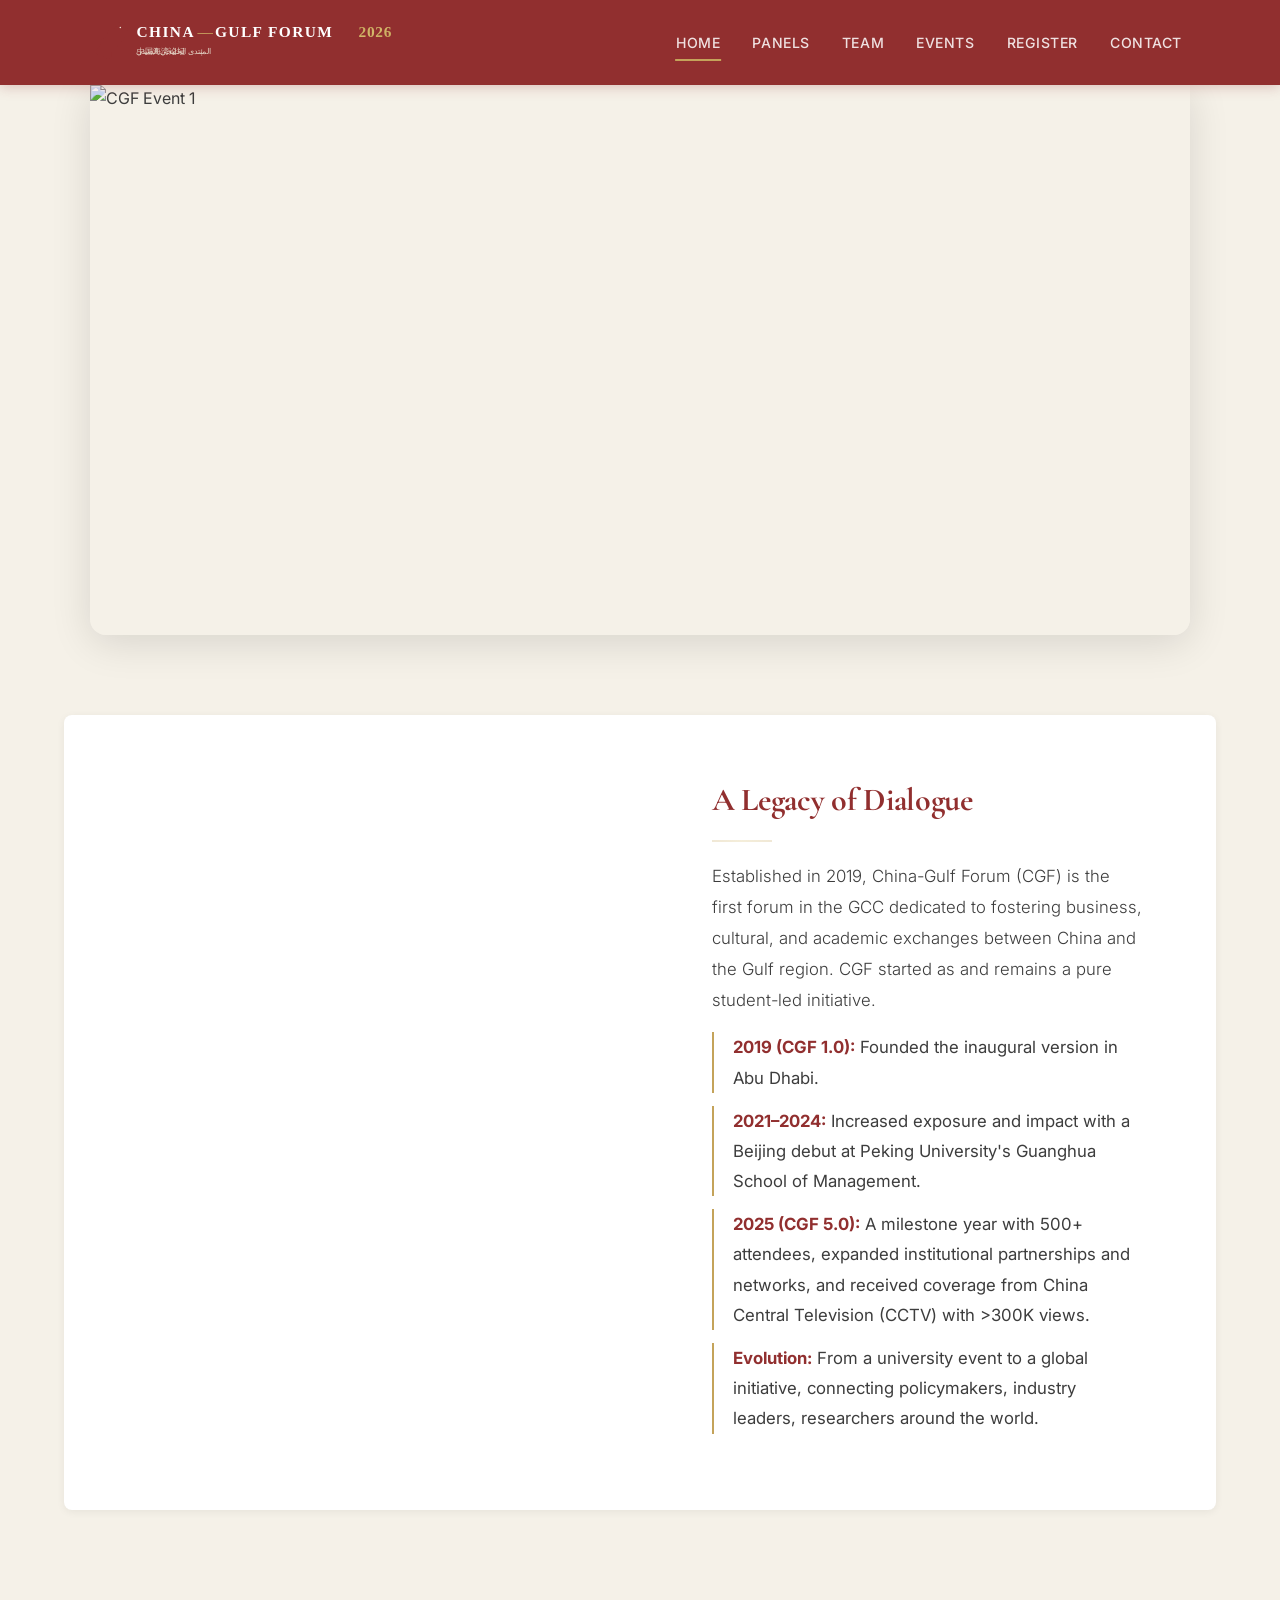
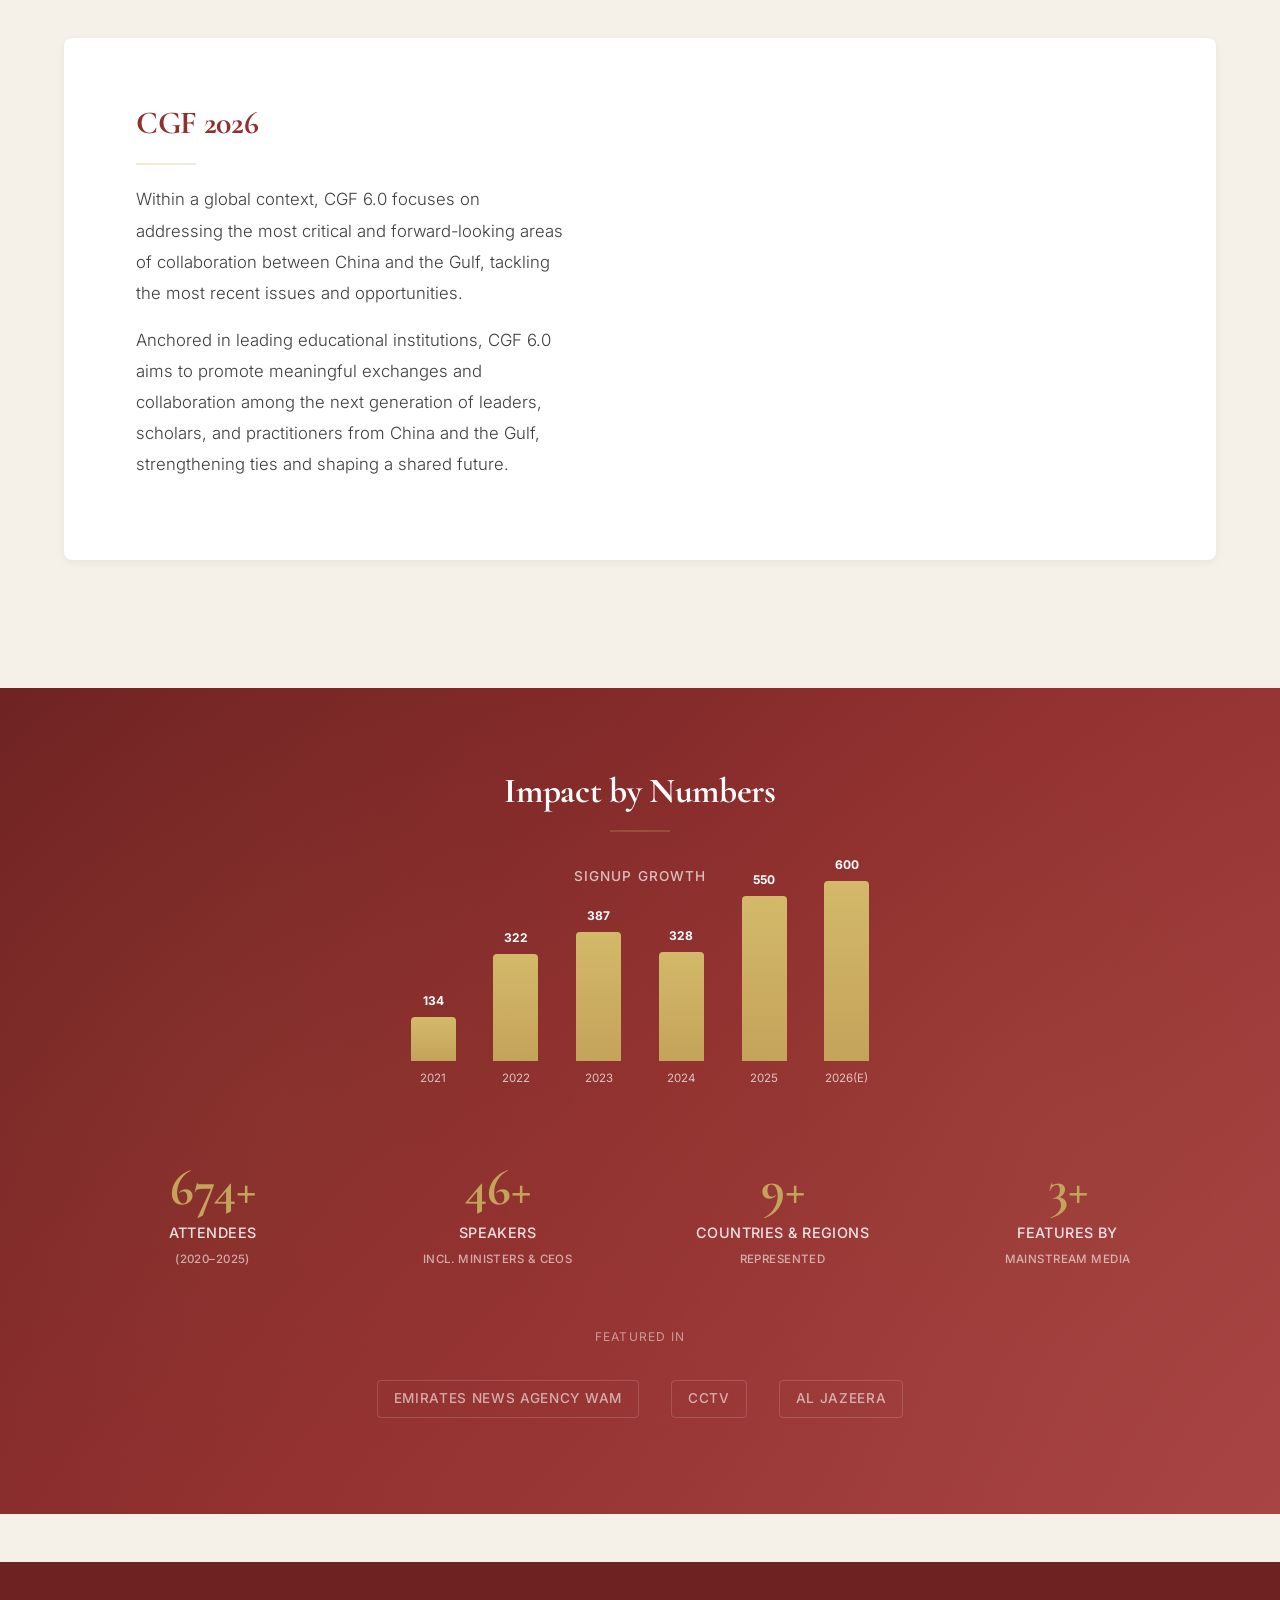
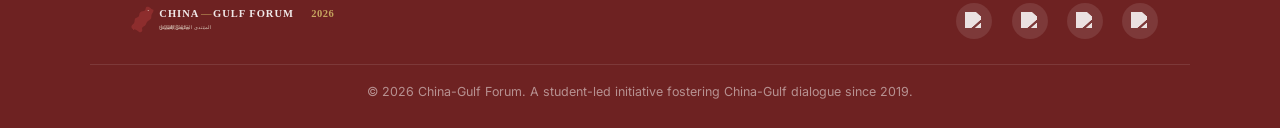
==== index.html @ 0ecd2e10 "CGF 2026 website redesign: content updates, visual overhaul, new panels - Replace all homepage conte" ====
<!DOCTYPE html>
<html lang="en">
<head>
    <meta charset="utf-8" />
    <meta name="viewport" content="width=device-width, initial-scale=1, shrink-to-fit=no" />
    <meta name="description" content="China-Gulf Forum (CGF) — the first student-led platform in the GCC dedicated to fostering business, cultural, and academic exchanges between China and the Gulf." />
    <meta name="author" content="China-Gulf Forum" />
    <title>China-Gulf Forum 2026</title>
    <!-- Favicon -->
    <link rel="icon" type="image/x-icon" href="assets/favicon.ico" />
    <!-- Google Fonts -->
    <link rel="preconnect" href="https://fonts.googleapis.com">
    <link rel="preconnect" href="https://fonts.gstatic.com" crossorigin>
    <link href="https://fonts.googleapis.com/css2?family=Cormorant+Garamond:ital,wght@0,400;0,600;0,700;1,400&family=Inter:wght@400;500;600;700&family=Noto+Serif+SC:wght@400;600;700&display=swap" rel="stylesheet">
    <!-- Bootstrap 5 CSS -->
    <link href="https://cdn.jsdelivr.net/npm/bootstrap@5.2.3/dist/css/bootstrap.min.css" rel="stylesheet">
    <!-- CGF 2026 Theme -->
    <link href="css/cgf2026.css" rel="stylesheet" />
</head>
<body>

    <!-- Navigation -->
    <nav class="cgf-navbar navbar navbar-expand-lg">
        <div class="container">
            <a class="navbar-brand" href="index.html">
                <img src="cgf2026-logo.svg" alt="China-Gulf Forum 2026" style="height: 2.8em; width: auto;">
            </a>
            <button class="navbar-toggler" type="button" data-bs-toggle="collapse" data-bs-target="#cgfNav" aria-controls="cgfNav" aria-expanded="false" aria-label="Toggle navigation">
                <span class="navbar-toggler-icon"></span>
            </button>
            <div class="collapse navbar-collapse" id="cgfNav">
                <ul class="navbar-nav ms-auto">
                    <li class="nav-item"><a class="nav-link active" href="index.html">Home</a></li>
                    <li class="nav-item"><a class="nav-link" href="panel.html">Panels</a></li>
                    <li class="nav-item"><a class="nav-link" href="partners.html">Team</a></li>
                    <li class="nav-item"><a class="nav-link" href="about.html">Events</a></li>
                    <li class="nav-item"><a class="nav-link" href="https://nyuad.nyu.edu/en/events/2024/april/china-gulf-forum-2024.html">Register</a></li>
                    <li class="nav-item"><a class="nav-link" href="contact.html">Contact</a></li>
                </ul>
            </div>
        </div>
    </nav>

    <!-- Hero Carousel -->
    <div class="cgf-hero">
        <div class="carousel-slide">
            <img src="img1.jpg" alt="CGF Event 1" />
            <img src="img2.jpg" alt="CGF Event 2" />
            <img src="img3.jpg" alt="CGF Event 3" />
            <img src="img4.jpg" alt="CGF Event 4" />
            <img src="img5.jpg" alt="CGF Event 5" />
        </div>
    </div>

    <!-- Section 1: A Legacy of Dialogue -->
    <section class="section-spacing">
        <div class="cgf-showcase">
            <div class="showcase-block">
                <div class="row g-0">
                    <div class="col-lg-6 showcase-img" style="background-image: url('cgf0.jpg')"></div>
                    <div class="col-lg-6 showcase-text">
                        <h2>A Legacy of Dialogue</h2>
                        <hr class="gold-divider gold-divider-left">
                        <p class="lead">Established in 2019, China-Gulf Forum (CGF) is the first forum in the GCC dedicated to fostering business, cultural, and academic exchanges between China and the Gulf region. CGF started as and remains a pure student-led initiative.</p>

                        <div class="timeline-item">
                            <p class="mb-1"><span class="timeline-year">2019 (CGF 1.0):</span> Founded the inaugural version in Abu Dhabi.</p>
                        </div>
                        <div class="timeline-item">
                            <p class="mb-1"><span class="timeline-year">2021–2024:</span> Increased exposure and impact with a Beijing debut at Peking University's Guanghua School of Management.</p>
                        </div>
                        <div class="timeline-item">
                            <p class="mb-1"><span class="timeline-year">2025 (CGF 5.0):</span> A milestone year with 500+ attendees, expanded institutional partnerships and networks, and received coverage from China Central Television (CCTV) with &gt;300K views.</p>
                        </div>
                        <div class="timeline-item">
                            <p class="mb-0"><span class="timeline-year">Evolution:</span> From a university event to a global initiative, connecting policymakers, industry leaders, researchers around the world.</p>
                        </div>
                    </div>
                </div>
            </div>
        </div>
    </section>

    <!-- Section 2: CGF 2026 -->
    <section class="section-spacing" style="padding-top: 0;">
        <div class="cgf-showcase">
            <div class="showcase-block">
                <div class="row g-0">
                    <div class="col-lg-6 order-lg-2 showcase-img" style="background-image: url('cgf2.jpg')"></div>
                    <div class="col-lg-6 order-lg-1 showcase-text">
                        <h2>CGF 2026</h2>
                        <hr class="gold-divider gold-divider-left">
                        <p class="lead">Within a global context, CGF 6.0 focuses on addressing the most critical and forward-looking areas of collaboration between China and the Gulf, tackling the most recent issues and opportunities.</p>
                        <p class="lead">Anchored in leading educational institutions, CGF 6.0 aims to promote meaningful exchanges and collaboration among the next generation of leaders, scholars, and practitioners from China and the Gulf, strengthening ties and shaping a shared future.</p>
                    </div>
                </div>
            </div>
        </div>
    </section>

    <!-- Section 3: Impact by Numbers -->
    <section class="impact-section">
        <div class="container">
            <div class="text-center mb-4">
                <h2 class="section-title">Impact by Numbers</h2>
                <hr class="gold-divider">
            </div>

            <!-- Signup Growth Chart -->
            <div class="text-center mb-2">
                <p style="color: rgba(255,255,255,0.7); font-size: 0.85rem; text-transform: uppercase; letter-spacing: 0.08em; font-weight: 500;">Signup Growth</p>
            </div>
            <div class="growth-chart">
                <div class="growth-bar count-up">
                    <span class="bar-value">134</span>
                    <div class="bar" data-height="44px" style="height: 0;"></div>
                    <span class="bar-year">2021</span>
                </div>
                <div class="growth-bar count-up">
                    <span class="bar-value">322</span>
                    <div class="bar" data-height="107px" style="height: 0;"></div>
                    <span class="bar-year">2022</span>
                </div>
                <div class="growth-bar count-up">
                    <span class="bar-value">387</span>
                    <div class="bar" data-height="129px" style="height: 0;"></div>
                    <span class="bar-year">2023</span>
                </div>
                <div class="growth-bar count-up">
                    <span class="bar-value">328</span>
                    <div class="bar" data-height="109px" style="height: 0;"></div>
                    <span class="bar-year">2024</span>
                </div>
                <div class="growth-bar count-up">
                    <span class="bar-value">550</span>
                    <div class="bar" data-height="165px" style="height: 0;"></div>
                    <span class="bar-year">2025</span>
                </div>
                <div class="growth-bar count-up">
                    <span class="bar-value">600</span>
                    <div class="bar" data-height="180px" style="height: 0;"></div>
                    <span class="bar-year">2026(E)</span>
                </div>
            </div>

            <!-- Key Stats -->
            <div class="row mt-4">
                <div class="col-6 col-md-3">
                    <div class="impact-stat count-up">
                        <div class="stat-number" data-target="1100" data-suffix="+">0</div>
                        <div class="stat-label">Attendees<br><small style="font-size:0.72rem;opacity:0.7">(2020–2025)</small></div>
                    </div>
                </div>
                <div class="col-6 col-md-3">
                    <div class="impact-stat count-up">
                        <div class="stat-number" data-target="76" data-suffix="+">0</div>
                        <div class="stat-label">Speakers<br><small style="font-size:0.72rem;opacity:0.7">incl. Ministers &amp; CEOs</small></div>
                    </div>
                </div>
                <div class="col-6 col-md-3">
                    <div class="impact-stat count-up">
                        <div class="stat-number" data-target="15" data-suffix="+">0</div>
                        <div class="stat-label">Countries &amp; Regions<br><small style="font-size:0.72rem;opacity:0.7">Represented</small></div>
                    </div>
                </div>
                <div class="col-6 col-md-3">
                    <div class="impact-stat count-up">
                        <div class="stat-number" data-target="5" data-suffix="+">0</div>
                        <div class="stat-label">Features by<br><small style="font-size:0.72rem;opacity:0.7">Mainstream Media</small></div>
                    </div>
                </div>
            </div>

            <!-- Media Logos -->
            <div class="text-center mt-4 mb-2">
                <p style="color: rgba(255,255,255,0.5); font-size: 0.75rem; text-transform: uppercase; letter-spacing: 0.1em;">Featured In</p>
            </div>
            <div class="media-logos">
                <span>Emirates News Agency WAM</span>
                <span>CCTV</span>
                <span>Al Jazeera</span>
            </div>
        </div>
    </section>

    <!-- Footer -->
    <footer class="cgf-footer">
        <div class="footer-inner">
            <a href="index.html" class="footer-brand">
                <img src="cgf2026-logo.svg" alt="CGF 2026">
            </a>
            <div class="footer-social">
                <a href="https://mp.weixin.qq.com/mp/profile_ext?action=home&__biz=Mzk0NDE5NTkwMQ==&scene=124#wechat_redirect" target="_blank" title="WeChat"><img src="wechat.svg" alt="WeChat"></a>
                <a href="https://www.instagram.com/china_gulf_forum/" target="_blank" title="Instagram"><img src="instagram.svg" alt="Instagram"></a>
                <a href="https://www.linkedin.com/company/china-gulf-forum/posts/?feedView=all" target="_blank" title="LinkedIn"><img src="linkedin.svg" alt="LinkedIn"></a>
                <a href="mailto:china-gulf-forum-nyuad@nyu.edu" title="Email"><img src="mail.png" alt="Email"></a>
            </div>
        </div>
        <div class="footer-bottom">
            <p>&copy; 2026 China-Gulf Forum. A student-led initiative fostering China-Gulf dialogue since 2019.</p>
        </div>
    </footer>

    <!-- Bootstrap JS -->
    <script src="https://cdn.jsdelivr.net/npm/bootstrap@5.2.3/dist/js/bootstrap.bundle.min.js"></script>
    <!-- CGF Scripts -->
    <script src="js/scripts.js"></script>
</body>
</html>
---- css/cgf2026.css ----
/* ========================================
   CGF 2026 — Chinese Elegance Theme
   Premium conference aesthetic with
   restrained maroon/cream/gold palette
   ======================================== */

/* --- CSS Custom Properties --- */
:root {
  --maroon: #912F2F;
  --maroon-dark: #6E2222;
  --maroon-light: #A84444;
  --cream: #EDE6D6;
  --cream-light: #F5F1E8;
  --cream-dark: #D9D0BC;
  --gold: #C4A35A;
  --gold-light: #D4B96A;
  --navy: #003366;
  --navy-light: #1A4D80;
  --ink: #2A2A2A;
  --text-body: #3D3D3D;
  --text-muted: #6B6B6B;
  --white: #FFFFFF;
  --shadow-sm: 0 2px 8px rgba(0,0,0,0.06);
  --shadow-md: 0 4px 20px rgba(0,0,0,0.08);
  --shadow-lg: 0 8px 40px rgba(0,0,0,0.12);
  --radius-sm: 4px;
  --radius-md: 8px;
  --radius-lg: 16px;
  --transition: 0.3s cubic-bezier(0.4, 0, 0.2, 1);
}

/* --- Global Reset & Base --- */
*, *::before, *::after {
  box-sizing: border-box;
}

html {
  scroll-behavior: smooth;
}

body {
  font-family: 'Inter', 'Source Sans Pro', -apple-system, BlinkMacSystemFont, 'Segoe UI', sans-serif;
  color: var(--text-body);
  background-color: var(--cream-light);
  line-height: 1.7;
  margin: 0;
  padding: 0;
  -webkit-font-smoothing: antialiased;
  -moz-osx-font-smoothing: grayscale;
}

h1, h2, h3, h4, h5, h6 {
  font-family: 'Cormorant Garamond', 'Playfair Display', 'Georgia', serif;
  color: var(--ink);
  line-height: 1.3;
  font-weight: 600;
}

h1 { font-size: 2.8rem; letter-spacing: -0.02em; }
h2 { font-size: 2.2rem; letter-spacing: -0.01em; }
h3 { font-size: 1.6rem; }
h4 { font-size: 1.3rem; }

p {
  font-size: 1.05rem;
  line-height: 1.8;
  color: var(--text-body);
}

a {
  color: var(--maroon);
  text-decoration: none;
  transition: color var(--transition);
}

a:hover {
  color: var(--maroon-dark);
}

img {
  max-width: 100%;
  height: auto;
}

/* --- Section Spacing --- */
.section-spacing {
  padding: 5rem 0;
}

.section-spacing-lg {
  padding: 7rem 0;
}

/* --- Gold Decorative Divider --- */
.gold-divider {
  width: 60px;
  height: 2px;
  background: linear-gradient(90deg, var(--gold), var(--gold-light), var(--gold));
  border: none;
  margin: 1.2rem auto;
}

.gold-divider-left {
  margin-left: 0;
  margin-right: auto;
}

/* --- Section Title --- */
.section-title {
  font-family: 'Cormorant Garamond', 'Playfair Display', serif;
  color: var(--maroon);
  font-weight: 700;
  font-size: 2.2rem;
  margin-bottom: 0.5rem;
}

.section-subtitle {
  font-family: 'Inter', sans-serif;
  color: var(--text-muted);
  font-size: 1.05rem;
  font-weight: 400;
  letter-spacing: 0.02em;
}

/* ========================================
   NAVBAR
   ======================================== */
.cgf-navbar {
  background-color: var(--maroon);
  padding: 0.6rem 0;
  position: sticky;
  top: 0;
  z-index: 1050;
  box-shadow: 0 2px 12px rgba(145, 47, 47, 0.25);
  transition: all var(--transition);
}

.cgf-navbar .navbar-brand img {
  height: 2.8em;
  width: auto;
  transition: opacity var(--transition);
}

.cgf-navbar .navbar-brand:hover img {
  opacity: 0.9;
}

.cgf-navbar .nav-link {
  font-family: 'Inter', sans-serif;
  color: rgba(255,255,255,0.85) !important;
  font-size: 0.88rem;
  font-weight: 500;
  letter-spacing: 0.04em;
  text-transform: uppercase;
  padding: 0.5rem 1rem !important;
  transition: all var(--transition);
  position: relative;
}

.cgf-navbar .nav-link::after {
  content: '';
  position: absolute;
  bottom: 2px;
  left: 50%;
  transform: translateX(-50%);
  width: 0;
  height: 1.5px;
  background: var(--gold);
  transition: width var(--transition);
}

.cgf-navbar .nav-link:hover {
  color: #FFFFFF !important;
}

.cgf-navbar .nav-link:hover::after {
  width: 60%;
}

.cgf-navbar .nav-link.active::after {
  width: 60%;
}

/* Hamburger / Toggler */
.cgf-navbar .navbar-toggler {
  border: 1px solid rgba(255,255,255,0.3);
  padding: 0.35rem 0.6rem;
}

.cgf-navbar .navbar-toggler-icon {
  background-image: url("data:image/svg+xml,%3csvg xmlns='http://www.w3.org/2000/svg' viewBox='0 0 30 30'%3e%3cpath stroke='rgba%28255, 255, 255, 0.9%29' stroke-linecap='round' stroke-miterlimit='10' stroke-width='2' d='M4 7h22M4 15h22M4 23h22'/%3e%3c/svg%3e");
}

.cgf-navbar .navbar-collapse {
  justify-content: flex-end;
}

@media (max-width: 991.98px) {
  .cgf-navbar .navbar-collapse {
    background-color: var(--maroon);
    padding: 1rem;
    margin-top: 0.5rem;
    border-radius: var(--radius-sm);
  }
  .cgf-navbar .nav-link {
    padding: 0.6rem 0 !important;
    border-bottom: 1px solid rgba(255,255,255,0.1);
  }
  .cgf-navbar .nav-link::after {
    display: none;
  }
}

/* ========================================
   HERO / CAROUSEL
   ======================================== */
.cgf-hero {
  position: relative;
  max-width: 1100px;
  margin: 0 auto;
  overflow: hidden;
  border-radius: 0 0 var(--radius-lg) var(--radius-lg);
  box-shadow: var(--shadow-lg);
}

.cgf-hero .carousel-slide {
  display: flex;
  width: 500%;
  animation: hero-slide 25s infinite alternate ease-in-out;
}

.cgf-hero .carousel-slide img {
  width: calc(100% / 5);
  height: 70vh;
  max-height: 550px;
  object-fit: cover;
}

@keyframes hero-slide {
  0%, 15%   { transform: translateX(0); }
  20%, 35%  { transform: translateX(-20%); }
  40%, 55%  { transform: translateX(-40%); }
  60%, 75%  { transform: translateX(-60%); }
  80%, 100% { transform: translateX(-80%); }
}

/* Decorative overlay on carousel */
.cgf-hero::after {
  content: '';
  position: absolute;
  bottom: 0;
  left: 0;
  right: 0;
  height: 80px;
  background: linear-gradient(transparent, rgba(245,241,232,0.6));
  pointer-events: none;
}

/* ========================================
   SHOWCASE SECTIONS (About, CGF 2026, etc.)
   ======================================== */
.cgf-showcase {
  max-width: 1200px;
  margin: 0 auto;
  padding: 0 1.5rem;
}

.showcase-block {
  background: var(--white);
  border-radius: var(--radius-md);
  overflow: hidden;
  box-shadow: var(--shadow-sm);
  transition: box-shadow var(--transition);
  margin-bottom: 3rem;
}

.showcase-block:hover {
  box-shadow: var(--shadow-md);
}

.showcase-block .showcase-img {
  min-height: 22rem;
  background-size: cover;
  background-position: center;
}

.showcase-block .showcase-text {
  padding: 3rem 3.5rem;
}

.showcase-block .showcase-text h2 {
  color: var(--maroon);
  font-size: 2rem;
  font-weight: 700;
  margin-bottom: 0.3rem;
}

.showcase-block .showcase-text .lead {
  font-size: 1.05rem;
  line-height: 1.85;
  color: var(--text-body);
}

.showcase-block .showcase-text .timeline-item {
  padding-left: 1.2rem;
  border-left: 2px solid var(--gold);
  margin-bottom: 0.8rem;
}

.showcase-block .showcase-text .timeline-year {
  font-weight: 700;
  color: var(--maroon);
}

@media (min-width: 992px) {
  .showcase-block .showcase-text {
    padding: 4rem 4.5rem;
  }
}

@media (max-width: 991.98px) {
  .showcase-block .showcase-img {
    min-height: 16rem;
  }
  .showcase-block .showcase-text {
    padding: 2rem 2rem;
  }
}

/* ========================================
   IMPACT BY NUMBERS
   ======================================== */
.impact-section {
  background: linear-gradient(135deg, var(--maroon-dark) 0%, var(--maroon) 50%, var(--maroon-light) 100%);
  position: relative;
  overflow: hidden;
  padding: 5rem 0;
}

/* Subtle Chinese pattern overlay */
.impact-section::before {
  content: '';
  position: absolute;
  top: 0; left: 0; right: 0; bottom: 0;
  background-image:
    radial-gradient(circle at 20% 50%, rgba(196,163,90,0.06) 0%, transparent 50%),
    radial-gradient(circle at 80% 50%, rgba(196,163,90,0.06) 0%, transparent 50%);
  pointer-events: none;
}

.impact-section .section-title {
  color: var(--white);
}

.impact-section .gold-divider {
  margin: 1rem auto 2rem;
}

.impact-stat {
  text-align: center;
  padding: 2rem 1rem;
}

.impact-stat .stat-number {
  font-family: 'Cormorant Garamond', 'Playfair Display', serif;
  font-size: 3.2rem;
  font-weight: 700;
  color: var(--gold);
  line-height: 1.1;
  margin-bottom: 0.3rem;
}

.impact-stat .stat-label {
  font-family: 'Inter', sans-serif;
  font-size: 0.9rem;
  color: rgba(255,255,255,0.85);
  letter-spacing: 0.03em;
  text-transform: uppercase;
  font-weight: 500;
}

/* Signup Growth Chart */
.growth-chart {
  display: flex;
  align-items: flex-end;
  justify-content: center;
  gap: 0.8rem;
  height: 200px;
  padding: 1rem 0;
  margin-bottom: 1.5rem;
}

.growth-bar {
  display: flex;
  flex-direction: column;
  align-items: center;
  flex: 1;
  max-width: 70px;
}

.growth-bar .bar {
  width: 100%;
  max-width: 45px;
  background: linear-gradient(to top, var(--gold), var(--gold-light));
  border-radius: 4px 4px 0 0;
  transition: height 1.5s cubic-bezier(0.4, 0, 0.2, 1);
  position: relative;
}

.growth-bar .bar-value {
  font-family: 'Inter', sans-serif;
  font-size: 0.75rem;
  font-weight: 700;
  color: var(--white);
  margin-bottom: 0.3rem;
}

.growth-bar .bar-year {
  font-family: 'Inter', sans-serif;
  font-size: 0.72rem;
  color: rgba(255,255,255,0.7);
  margin-top: 0.5rem;
  white-space: nowrap;
}

/* Media logos */
.media-logos {
  display: flex;
  align-items: center;
  justify-content: center;
  gap: 2rem;
  flex-wrap: wrap;
  padding: 1rem 0;
}

.media-logos span {
  font-family: 'Inter', sans-serif;
  font-size: 0.85rem;
  color: rgba(255,255,255,0.6);
  font-weight: 500;
  letter-spacing: 0.05em;
  text-transform: uppercase;
  padding: 0.4rem 1rem;
  border: 1px solid rgba(255,255,255,0.15);
  border-radius: 4px;
}

/* ========================================
   PANELS PAGE
   ======================================== */
.panels-header {
  background: linear-gradient(135deg, var(--navy) 0%, var(--navy-light) 100%);
  color: var(--white);
  padding: 3.5rem 0;
  text-align: center;
}

.panels-header h1 {
  font-family: 'Cormorant Garamond', 'Playfair Display', serif;
  color: var(--white);
  font-size: 2.6rem;
  font-weight: 700;
  margin-bottom: 0.3rem;
}

.panels-header p {
  color: rgba(255,255,255,0.8);
  font-size: 1.1rem;
}

.panels-container {
  max-width: 900px;
  margin: 0 auto;
  padding: 2.5rem 1.5rem;
}

.panel-card {
  background: var(--white);
  border-radius: var(--radius-md);
  padding: 2.5rem 2.5rem 2rem;
  margin-bottom: 2rem;
  border-left: 4px solid var(--navy);
  box-shadow: var(--shadow-sm);
  transition: all var(--transition);
}

.panel-card:hover {
  box-shadow: var(--shadow-md);
  transform: translateY(-2px);
}

.panel-card .panel-number {
  font-family: 'Inter', sans-serif;
  font-size: 0.78rem;
  font-weight: 600;
  text-transform: uppercase;
  letter-spacing: 0.1em;
  color: var(--navy);
  margin-bottom: 0.5rem;
}

.panel-card h2 {
  font-family: 'Cormorant Garamond', serif;
  font-size: 1.65rem;
  color: var(--maroon);
  font-weight: 700;
  margin-bottom: 0.2rem;
  line-height: 1.3;
}

.panel-card .panel-subtitle {
  font-family: 'Inter', sans-serif;
  font-size: 1rem;
  color: var(--maroon-light);
  font-weight: 400;
  font-style: italic;
  margin-bottom: 1.2rem;
}

.panel-card .panel-body {
  font-size: 0.98rem;
  line-height: 1.8;
  color: var(--text-body);
  margin-bottom: 1.5rem;
  text-align: left;
}

.panel-card .discussion-header {
  font-family: 'Inter', sans-serif;
  font-size: 0.82rem;
  font-weight: 600;
  text-transform: uppercase;
  letter-spacing: 0.08em;
  color: var(--navy);
  margin-bottom: 0.8rem;
  padding-bottom: 0.4rem;
  border-bottom: 1px solid var(--cream-dark);
}

.panel-card .discussion-questions {
  list-style: none;
  padding: 0;
  margin: 0;
  counter-reset: question-counter;
}

.panel-card .discussion-questions li {
  counter-increment: question-counter;
  padding: 0.7rem 0 0.7rem 2.2rem;
  position: relative;
  font-size: 0.92rem;
  line-height: 1.7;
  color: var(--text-body);
  border-bottom: 1px solid rgba(237, 230, 214, 0.5);
}

.panel-card .discussion-questions li:last-child {
  border-bottom: none;
}

.panel-card .discussion-questions li::before {
  content: counter(question-counter);
  position: absolute;
  left: 0;
  top: 0.7rem;
  width: 1.5rem;
  height: 1.5rem;
  background: var(--cream);
  color: var(--maroon);
  border-radius: 50%;
  display: flex;
  align-items: center;
  justify-content: center;
  font-family: 'Inter', sans-serif;
  font-size: 0.75rem;
  font-weight: 700;
}

/* ========================================
   ABOUT / PREVIOUS EVENTS PAGE
   ======================================== */
.events-header {
  background: linear-gradient(135deg, var(--maroon-dark) 0%, var(--maroon) 100%);
  color: var(--white);
  padding: 3.5rem 0;
  text-align: center;
}

.events-header h1 {
  font-family: 'Cormorant Garamond', 'Playfair Display', serif;
  color: var(--white);
  font-size: 2.6rem;
  font-weight: 700;
}

.events-container {
  max-width: 1100px;
  margin: 0 auto;
  padding: 2.5rem 1.5rem;
}

.event-block {
  background: var(--white);
  border-radius: var(--radius-md);
  overflow: hidden;
  box-shadow: var(--shadow-sm);
  margin-bottom: 2.5rem;
  transition: box-shadow var(--transition);
}

.event-block:hover {
  box-shadow: var(--shadow-md);
}

.event-block .event-img {
  min-height: 18rem;
  background-size: cover;
  background-position: center;
}

.event-block .event-text {
  padding: 2.5rem 3rem;
}

.event-block .event-text h4,
.event-block .event-text h2 {
  color: var(--maroon);
  font-weight: 700;
  margin-bottom: 1rem;
}

.event-block .event-text p {
  font-size: 0.98rem;
  line-height: 1.8;
}

.event-block .event-text ul {
  padding-left: 1.5rem;
}

.event-block .event-text ul li {
  font-size: 0.95rem;
  line-height: 1.7;
  margin-bottom: 0.5rem;
}

@media (max-width: 991.98px) {
  .event-block .event-img {
    min-height: 14rem;
  }
  .event-block .event-text {
    padding: 1.8rem 1.8rem;
  }
}

/* ========================================
   PARTNERS / TEAM PAGE
   ======================================== */
.team-header {
  background: linear-gradient(135deg, var(--navy) 0%, var(--navy-light) 100%);
  color: var(--white);
  padding: 3.5rem 0;
  text-align: center;
}

.team-header h1 {
  font-family: 'Cormorant Garamond', 'Playfair Display', serif;
  color: var(--white);
  font-size: 2.6rem;
  font-weight: 700;
}

/* ========================================
   CONTACT PAGE
   ======================================== */
.contact-section {
  max-width: 650px;
  margin: 3rem auto;
  padding: 2.5rem 3rem;
  background: var(--white);
  border-radius: var(--radius-md);
  box-shadow: var(--shadow-sm);
}

.contact-section h2 {
  color: var(--maroon);
  text-align: center;
  margin-bottom: 1.5rem;
}

.contact-section label {
  font-family: 'Inter', sans-serif;
  font-size: 0.88rem;
  font-weight: 600;
  color: var(--ink);
  display: block;
  margin-bottom: 0.3rem;
}

.contact-section input[type="text"],
.contact-section input[type="email"],
.contact-section textarea {
  width: 100%;
  padding: 0.7rem 1rem;
  border: 1px solid var(--cream-dark);
  border-radius: var(--radius-sm);
  font-family: 'Inter', sans-serif;
  font-size: 0.95rem;
  transition: border-color var(--transition);
  margin-bottom: 1.2rem;
  background: var(--cream-light);
}

.contact-section input:focus,
.contact-section textarea:focus {
  outline: none;
  border-color: var(--maroon);
  box-shadow: 0 0 0 3px rgba(145,47,47,0.1);
}

.contact-section button[type="submit"] {
  background: var(--maroon);
  color: var(--white);
  border: none;
  padding: 0.75rem 2.5rem;
  font-family: 'Inter', sans-serif;
  font-size: 0.9rem;
  font-weight: 600;
  letter-spacing: 0.04em;
  text-transform: uppercase;
  border-radius: var(--radius-sm);
  cursor: pointer;
  transition: all var(--transition);
}

.contact-section button[type="submit"]:hover {
  background: var(--maroon-dark);
  transform: translateY(-1px);
  box-shadow: var(--shadow-sm);
}

.contact-location {
  font-size: 0.92rem;
  color: var(--text-muted);
}

/* ========================================
   FOOTER
   ======================================== */
.cgf-footer {
  background: var(--maroon-dark);
  padding: 2.5rem 0 1.5rem;
  margin-top: 3rem;
}

.cgf-footer .footer-inner {
  max-width: 1100px;
  margin: 0 auto;
  padding: 0 2rem;
  display: flex;
  justify-content: space-between;
  align-items: center;
  flex-wrap: wrap;
  gap: 1.5rem;
}

.cgf-footer .footer-brand img {
  height: 2.4em;
  width: auto;
  opacity: 0.9;
}

.cgf-footer .footer-social {
  display: flex;
  align-items: center;
  gap: 1.2rem;
}

.cgf-footer .footer-social a {
  display: inline-flex;
  align-items: center;
  justify-content: center;
  width: 36px;
  height: 36px;
  border-radius: 50%;
  background: rgba(255,255,255,0.1);
  transition: all var(--transition);
}

.cgf-footer .footer-social a:hover {
  background: rgba(255,255,255,0.2);
  transform: translateY(-2px);
}

.cgf-footer .footer-social a img {
  height: 18px;
  width: 18px;
  filter: brightness(0) invert(1);
  opacity: 0.85;
}

.cgf-footer .footer-bottom {
  max-width: 1100px;
  margin: 1.5rem auto 0;
  padding: 1rem 2rem 0;
  border-top: 1px solid rgba(255,255,255,0.1);
  text-align: center;
}

.cgf-footer .footer-bottom p {
  font-family: 'Inter', sans-serif;
  font-size: 0.78rem;
  color: rgba(255,255,255,0.5);
  margin: 0;
}

/* ========================================
   AGENDA PAGE
   ======================================== */
.agenda-img {
  display: block;
  max-width: 1000px;
  width: 100%;
  margin: 0 auto;
  padding: 1rem;
}

/* ========================================
   UTILITIES
   ======================================== */
.bg-cream {
  background-color: var(--cream-light);
}

.text-maroon {
  color: var(--maroon);
}

.text-gold {
  color: var(--gold);
}

/* Counter animation helper */
.count-up {
  opacity: 0;
  transform: translateY(20px);
  transition: all 0.6s ease;
}

.count-up.visible {
  opacity: 1;
  transform: translateY(0);
}

/* ========================================
   RESPONSIVE TWEAKS
   ======================================== */
@media (max-width: 767.98px) {
  h1 { font-size: 2rem; }
  h2 { font-size: 1.7rem; }

  .section-spacing {
    padding: 3rem 0;
  }

  .impact-stat .stat-number {
    font-size: 2.5rem;
  }

  .growth-chart {
    height: 150px;
    gap: 0.4rem;
  }

  .growth-bar .bar {
    max-width: 32px;
  }

  .panel-card {
    padding: 1.8rem 1.5rem 1.5rem;
  }

  .panels-header, .events-header, .team-header {
    padding: 2.5rem 0;
  }

  .contact-section {
    margin: 2rem 1rem;
    padding: 2rem 1.5rem;
  }

  .cgf-footer .footer-inner {
    flex-direction: column;
    text-align: center;
  }
}

@media (max-width: 575.98px) {
  .growth-bar .bar-value {
    font-size: 0.65rem;
  }
  .growth-bar .bar-year {
    font-size: 0.62rem;
  }
  .media-logos {
    gap: 0.8rem;
  }
  .media-logos span {
    font-size: 0.72rem;
    padding: 0.3rem 0.6rem;
  }
}
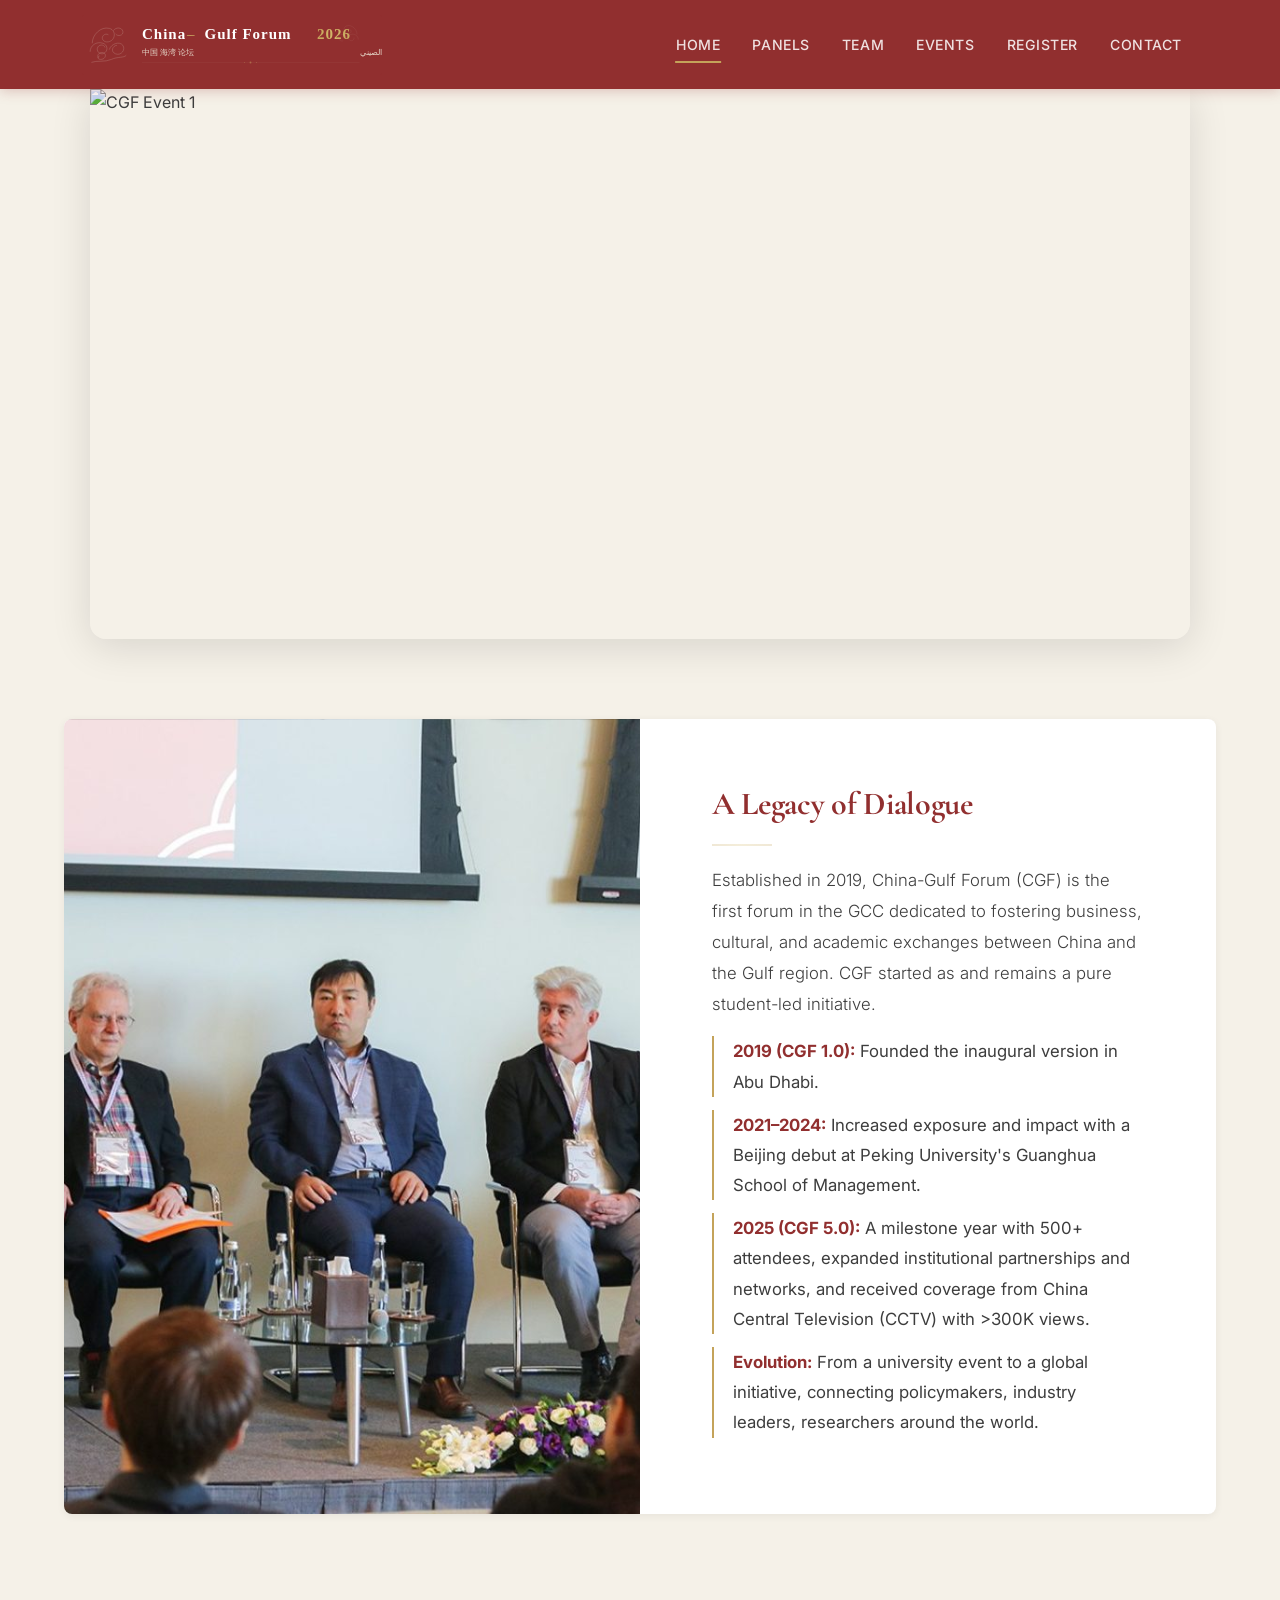
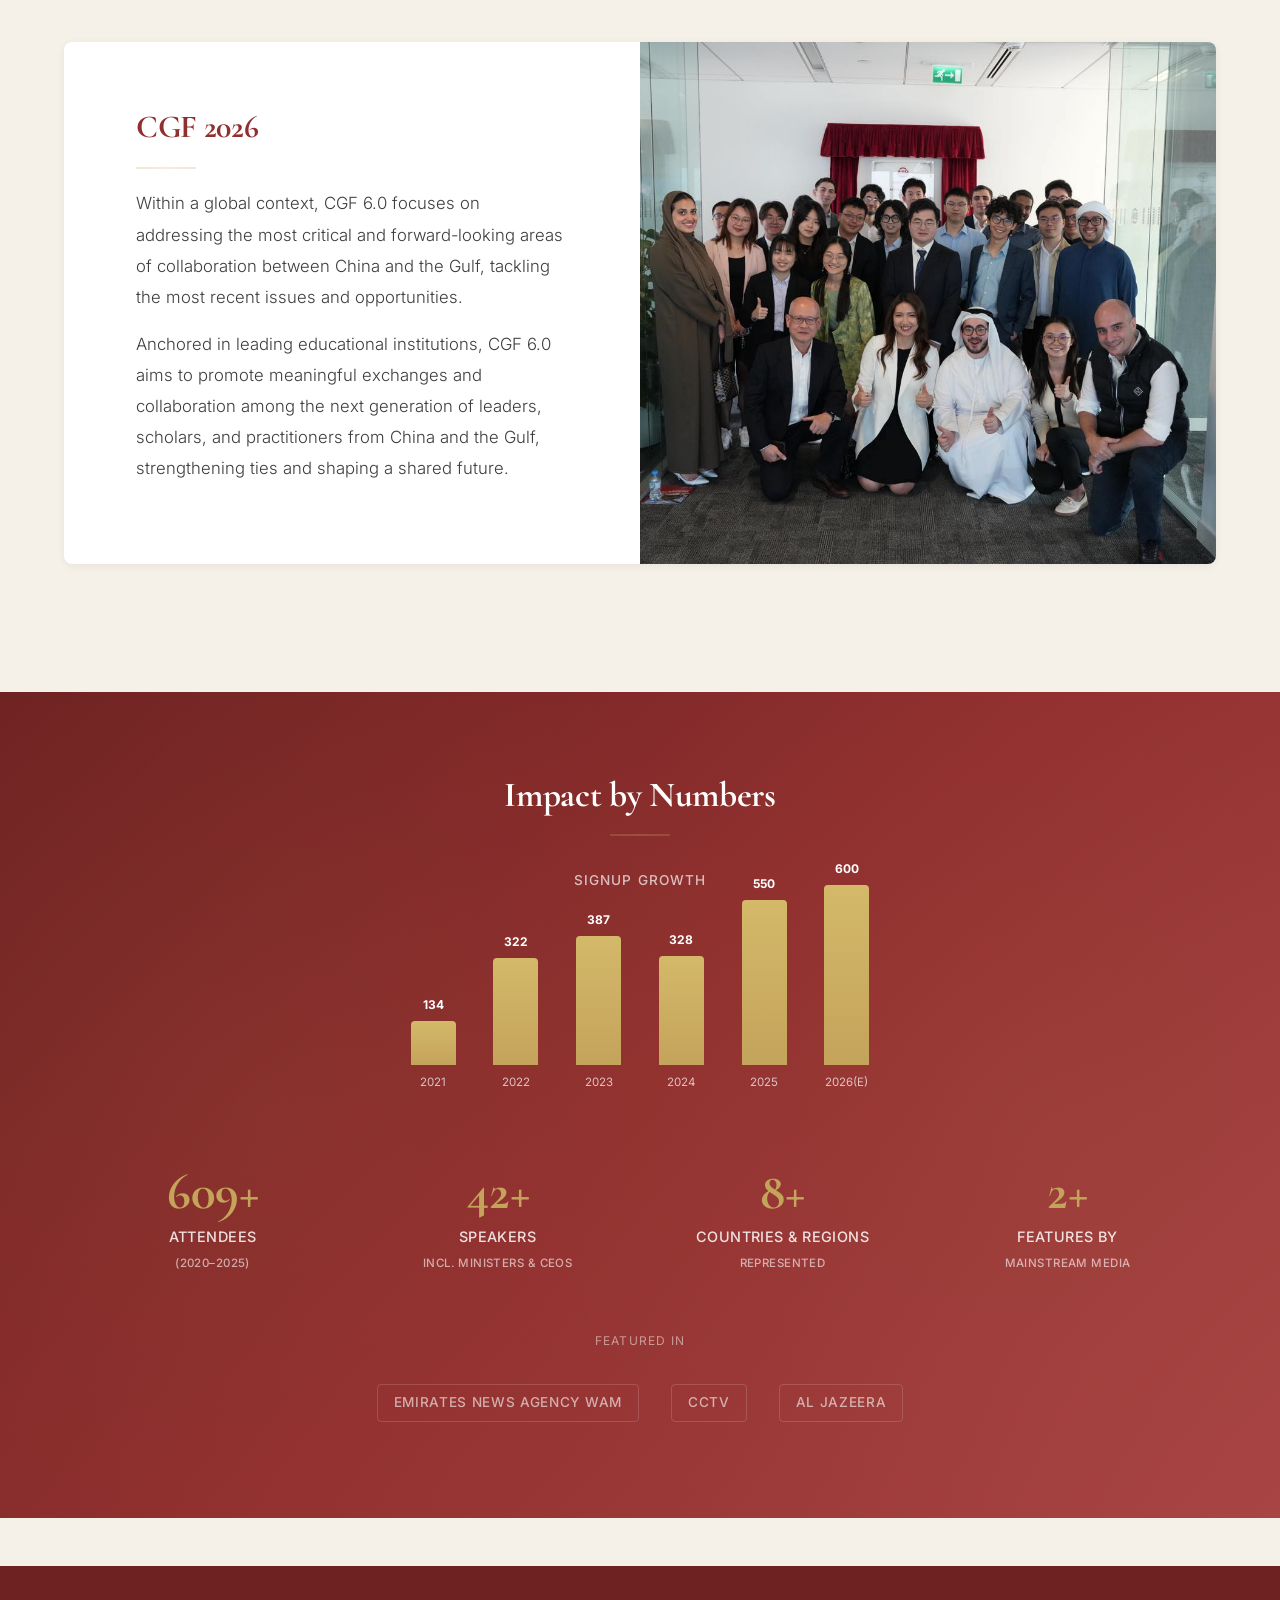
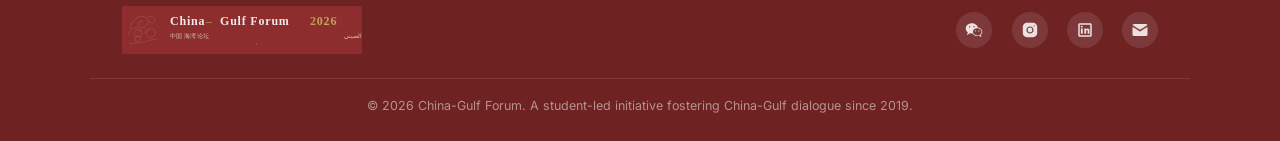
==== commit effee70b: "Reorganize repo structure, revert to banner logo, enhance README - Created banner-style SVG logo (me" ====
--- a/index.html
+++ b/index.html
@@ -23,7 +23,7 @@
     <nav class="cgf-navbar navbar navbar-expand-lg">
         <div class="container">
             <a class="navbar-brand" href="index.html">
-                <img src="cgf2026-logo.svg" alt="China-Gulf Forum 2026" style="height: 2.8em; width: auto;">
+                <img src="media/logo/cgf2026-banner.svg" alt="China-Gulf Forum 2026" style="height: 3em; width: auto;">
             </a>
             <button class="navbar-toggler" type="button" data-bs-toggle="collapse" data-bs-target="#cgfNav" aria-controls="cgfNav" aria-expanded="false" aria-label="Toggle navigation">
                 <span class="navbar-toggler-icon"></span>
@@ -44,11 +44,11 @@
     <!-- Hero Carousel -->
     <div class="cgf-hero">
         <div class="carousel-slide">
-            <img src="img1.jpg" alt="CGF Event 1" />
-            <img src="img2.jpg" alt="CGF Event 2" />
-            <img src="img3.jpg" alt="CGF Event 3" />
-            <img src="img4.jpg" alt="CGF Event 4" />
-            <img src="img5.jpg" alt="CGF Event 5" />
+            <img src="media/photos/hero/img1.jpg" alt="CGF Event 1" />
+            <img src="media/photos/hero/img2.jpg" alt="CGF Event 2" />
+            <img src="media/photos/hero/img3.jpg" alt="CGF Event 3" />
+            <img src="media/photos/hero/img4.jpg" alt="CGF Event 4" />
+            <img src="media/photos/hero/img5.jpg" alt="CGF Event 5" />
         </div>
     </div>
 
@@ -57,7 +57,7 @@
         <div class="cgf-showcase">
             <div class="showcase-block">
                 <div class="row g-0">
-                    <div class="col-lg-6 showcase-img" style="background-image: url('cgf0.jpg')"></div>
+                    <div class="col-lg-6 showcase-img" style="background-image: url('media/photos/events/cgf0.jpg')"></div>
                     <div class="col-lg-6 showcase-text">
                         <h2>A Legacy of Dialogue</h2>
                         <hr class="gold-divider gold-divider-left">
@@ -86,7 +86,7 @@
         <div class="cgf-showcase">
             <div class="showcase-block">
                 <div class="row g-0">
-                    <div class="col-lg-6 order-lg-2 showcase-img" style="background-image: url('cgf2.jpg')"></div>
+                    <div class="col-lg-6 order-lg-2 showcase-img" style="background-image: url('media/photos/events/cgf2.jpg')"></div>
                     <div class="col-lg-6 order-lg-1 showcase-text">
                         <h2>CGF 2026</h2>
                         <hr class="gold-divider gold-divider-left">
@@ -187,13 +187,13 @@
     <footer class="cgf-footer">
         <div class="footer-inner">
             <a href="index.html" class="footer-brand">
-                <img src="cgf2026-logo.svg" alt="CGF 2026">
+                <img src="media/logo/cgf2026-banner.svg" alt="China-Gulf Forum 2026" style="height: 3em; width: auto;">
             </a>
             <div class="footer-social">
-                <a href="https://mp.weixin.qq.com/mp/profile_ext?action=home&__biz=Mzk0NDE5NTkwMQ==&scene=124#wechat_redirect" target="_blank" title="WeChat"><img src="wechat.svg" alt="WeChat"></a>
-                <a href="https://www.instagram.com/china_gulf_forum/" target="_blank" title="Instagram"><img src="instagram.svg" alt="Instagram"></a>
-                <a href="https://www.linkedin.com/company/china-gulf-forum/posts/?feedView=all" target="_blank" title="LinkedIn"><img src="linkedin.svg" alt="LinkedIn"></a>
-                <a href="mailto:china-gulf-forum-nyuad@nyu.edu" title="Email"><img src="mail.png" alt="Email"></a>
+                <a href="https://mp.weixin.qq.com/mp/profile_ext?action=home&__biz=Mzk0NDE5NTkwMQ==&scene=124#wechat_redirect" target="_blank" title="WeChat"><img src="media/icons/wechat.svg" alt="WeChat"></a>
+                <a href="https://www.instagram.com/china_gulf_forum/" target="_blank" title="Instagram"><img src="media/icons/instagram.svg" alt="Instagram"></a>
+                <a href="https://www.linkedin.com/company/china-gulf-forum/posts/?feedView=all" target="_blank" title="LinkedIn"><img src="media/icons/linkedin.svg" alt="LinkedIn"></a>
+                <a href="mailto:china-gulf-forum-nyuad@nyu.edu" title="Email"><img src="media/icons/mail.png" alt="Email"></a>
             </div>
         </div>
         <div class="footer-bottom">
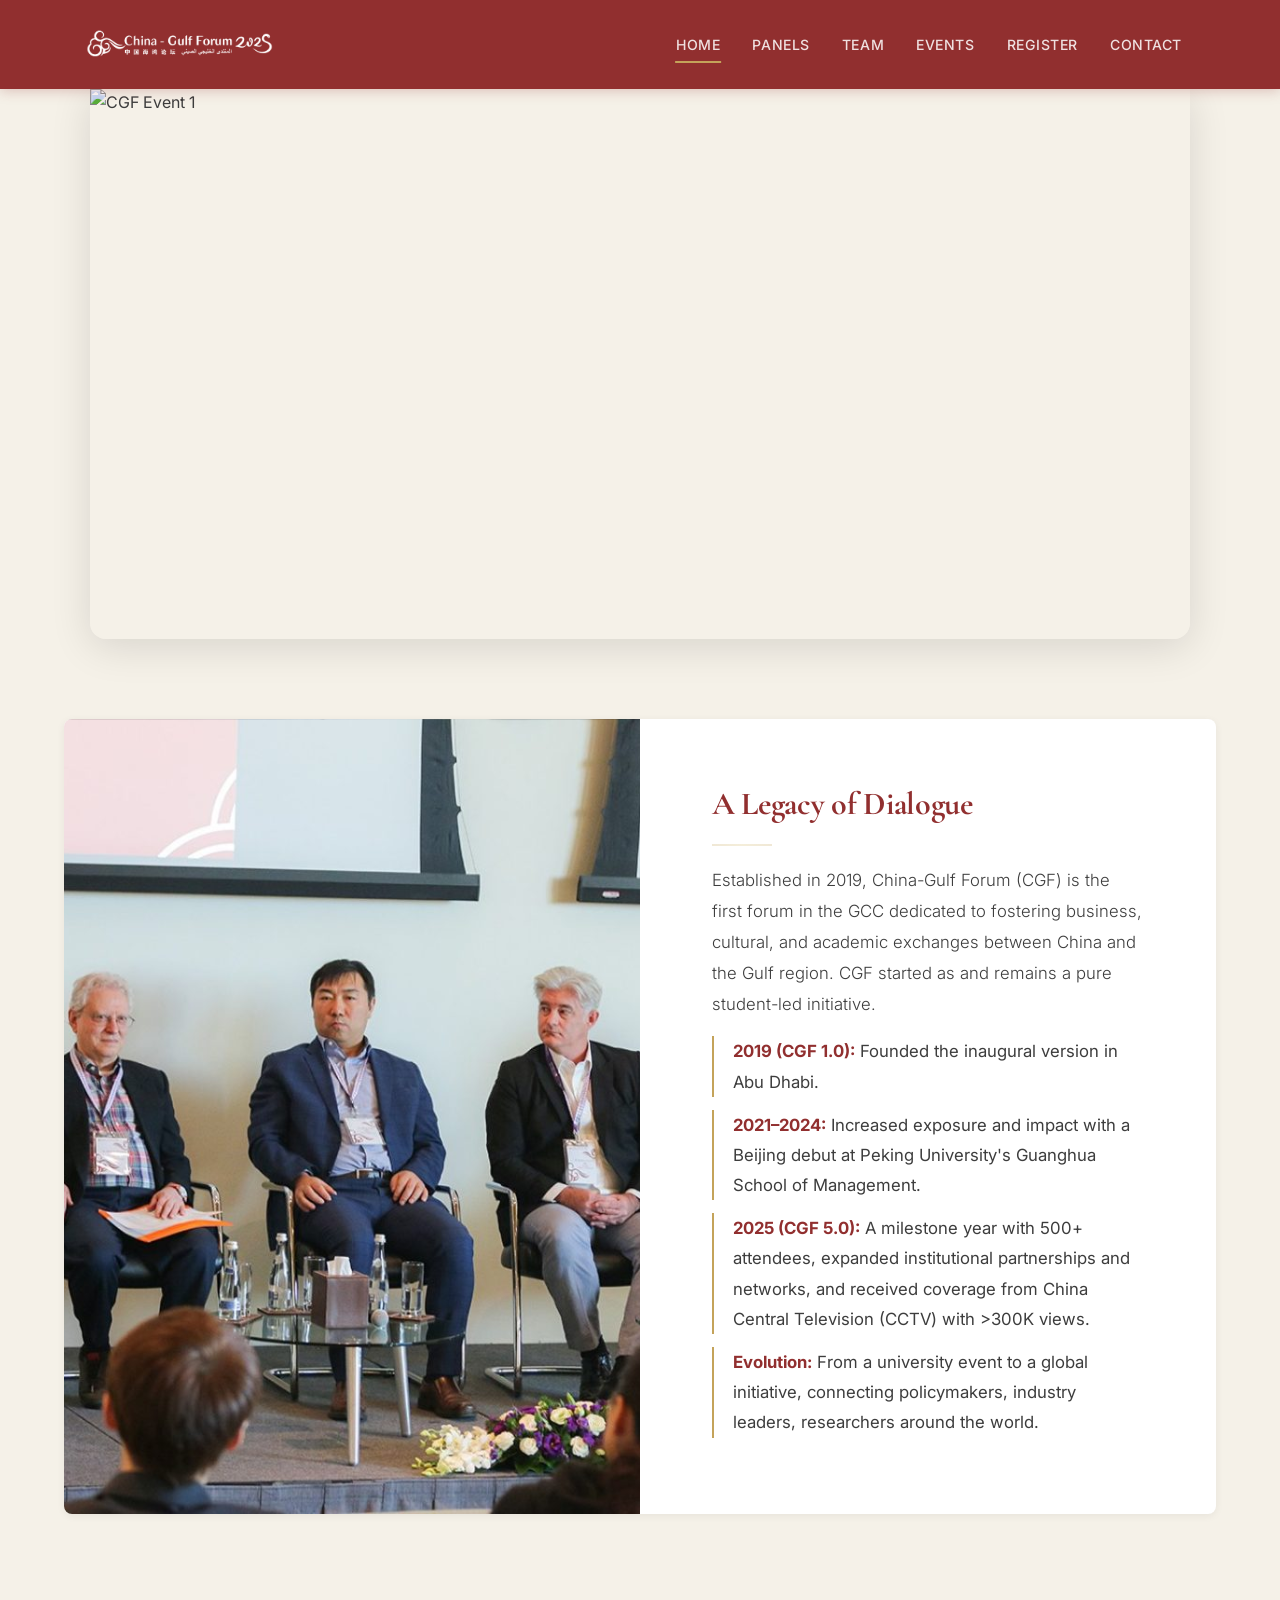
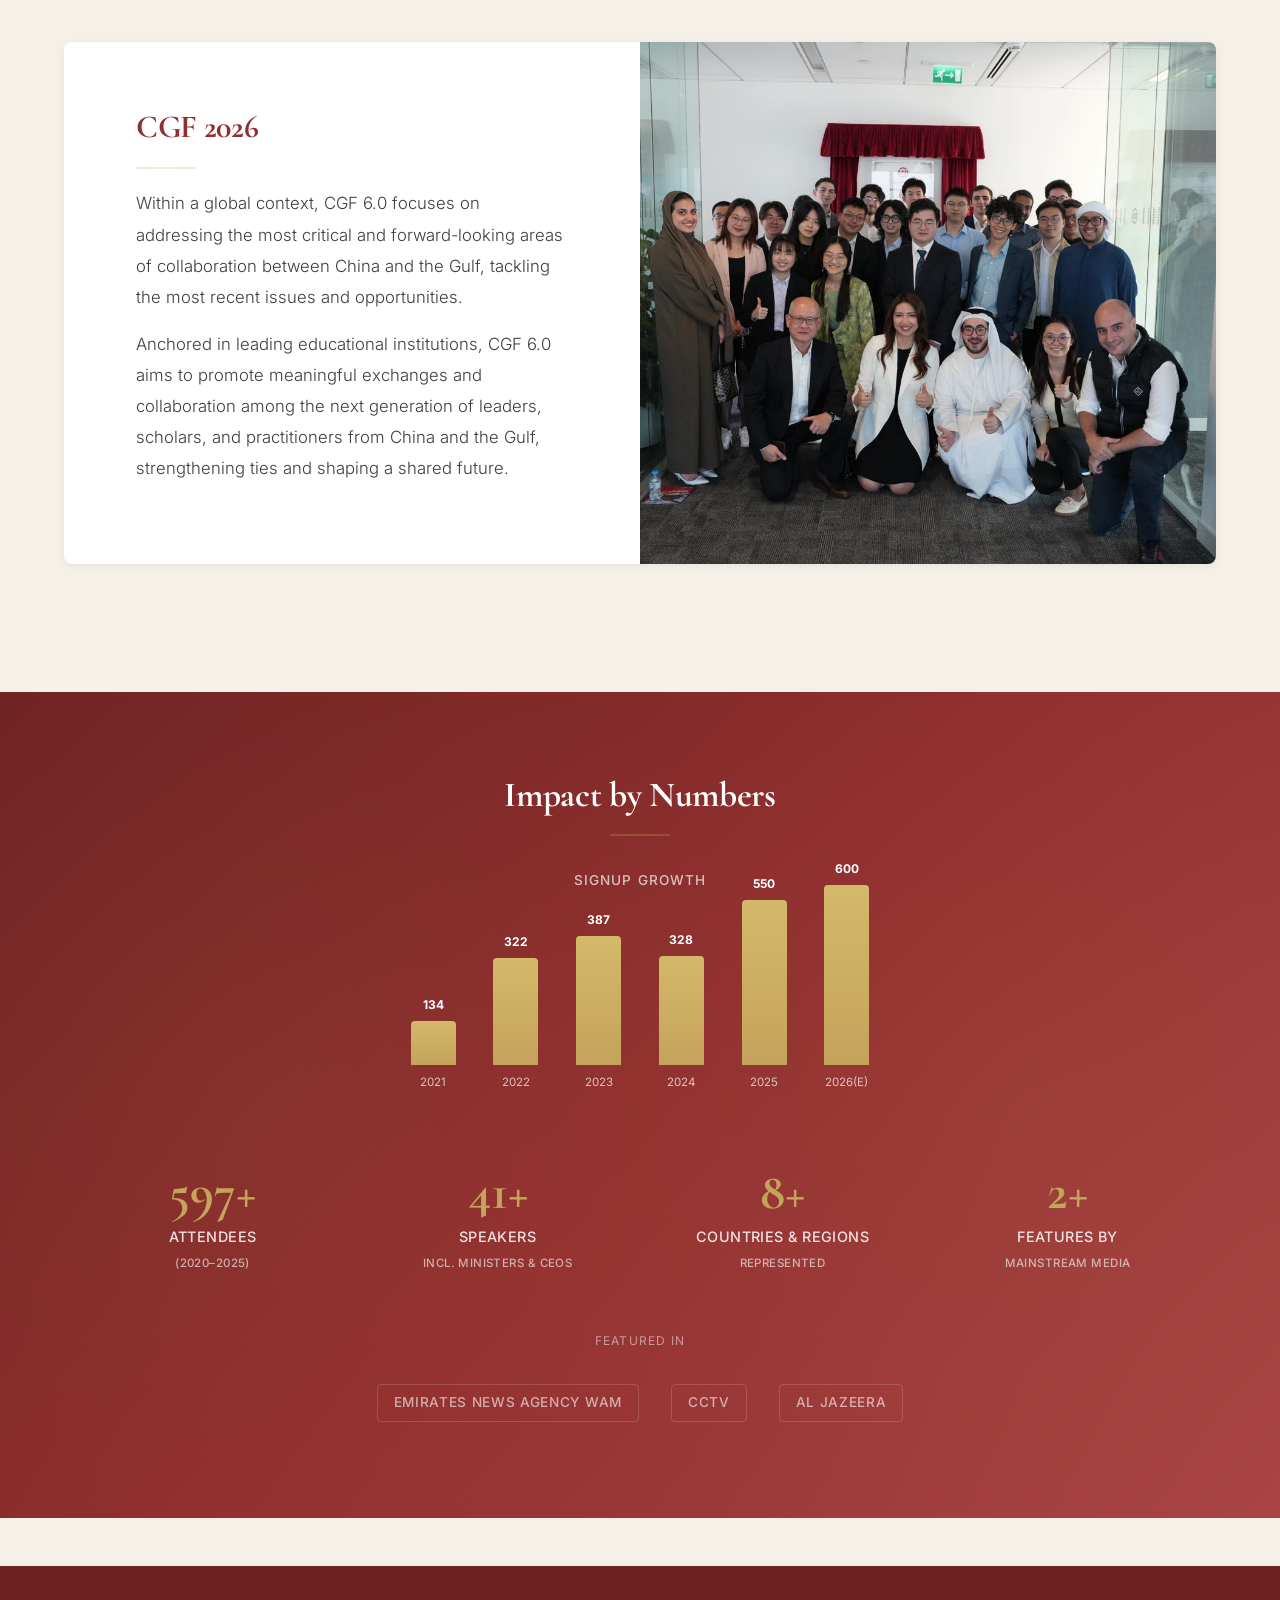
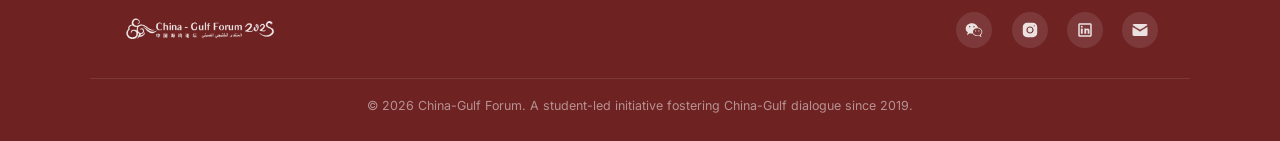
==== commit a9b0aac7: "Revert to original CGF 2025 logo" ====
--- a/index.html
+++ b/index.html
@@ -23,7 +23,7 @@
     <nav class="cgf-navbar navbar navbar-expand-lg">
         <div class="container">
             <a class="navbar-brand" href="index.html">
-                <img src="media/logo/cgf2026-banner.svg" alt="China-Gulf Forum 2026" style="height: 3em; width: auto;">
+                <img src="media/logo/CGF2025logo.png" alt="China-Gulf Forum 2026" style="height: 3em; width: auto;">
             </a>
             <button class="navbar-toggler" type="button" data-bs-toggle="collapse" data-bs-target="#cgfNav" aria-controls="cgfNav" aria-expanded="false" aria-label="Toggle navigation">
                 <span class="navbar-toggler-icon"></span>
@@ -187,7 +187,7 @@
     <footer class="cgf-footer">
         <div class="footer-inner">
             <a href="index.html" class="footer-brand">
-                <img src="media/logo/cgf2026-banner.svg" alt="China-Gulf Forum 2026" style="height: 3em; width: auto;">
+                <img src="media/logo/CGF2025logo.png" alt="China-Gulf Forum 2026" style="height: 3em; width: auto;">
             </a>
             <div class="footer-social">
                 <a href="https://mp.weixin.qq.com/mp/profile_ext?action=home&__biz=Mzk0NDE5NTkwMQ==&scene=124#wechat_redirect" target="_blank" title="WeChat"><img src="media/icons/wechat.svg" alt="WeChat"></a>
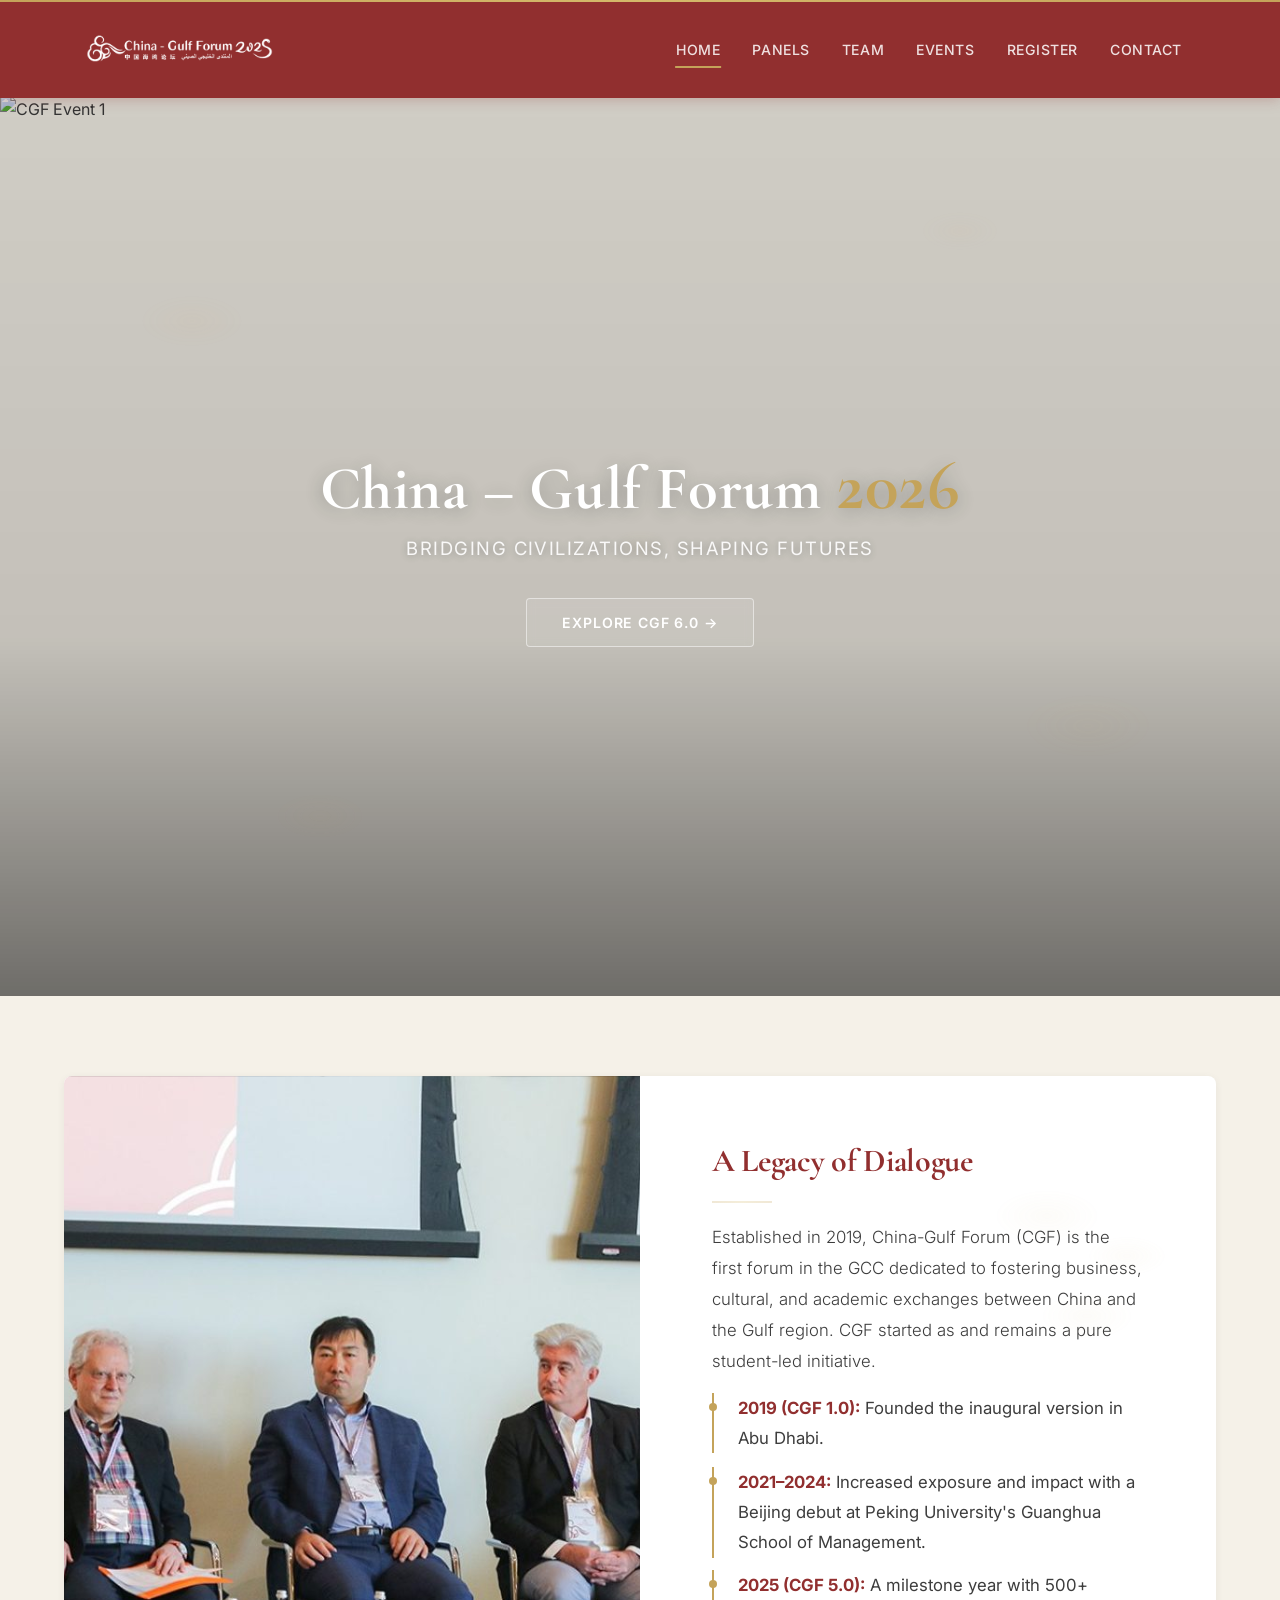
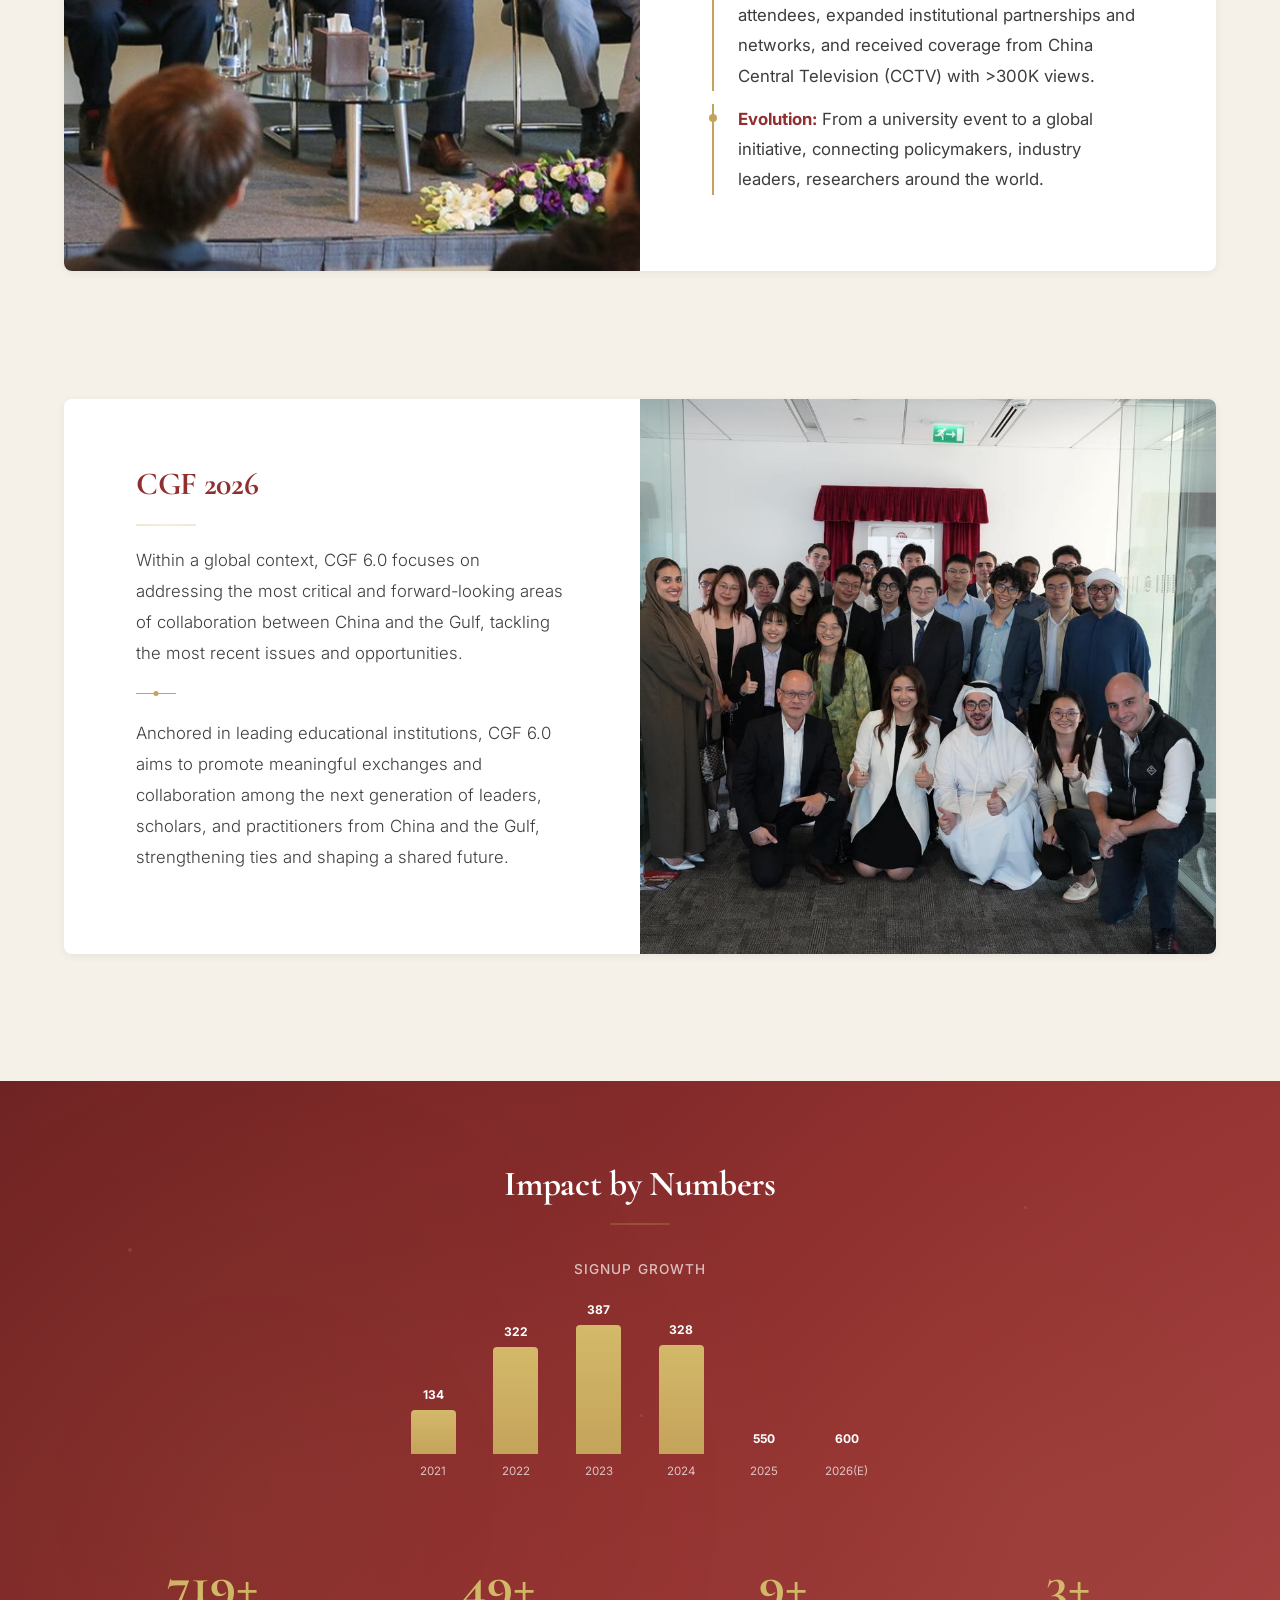
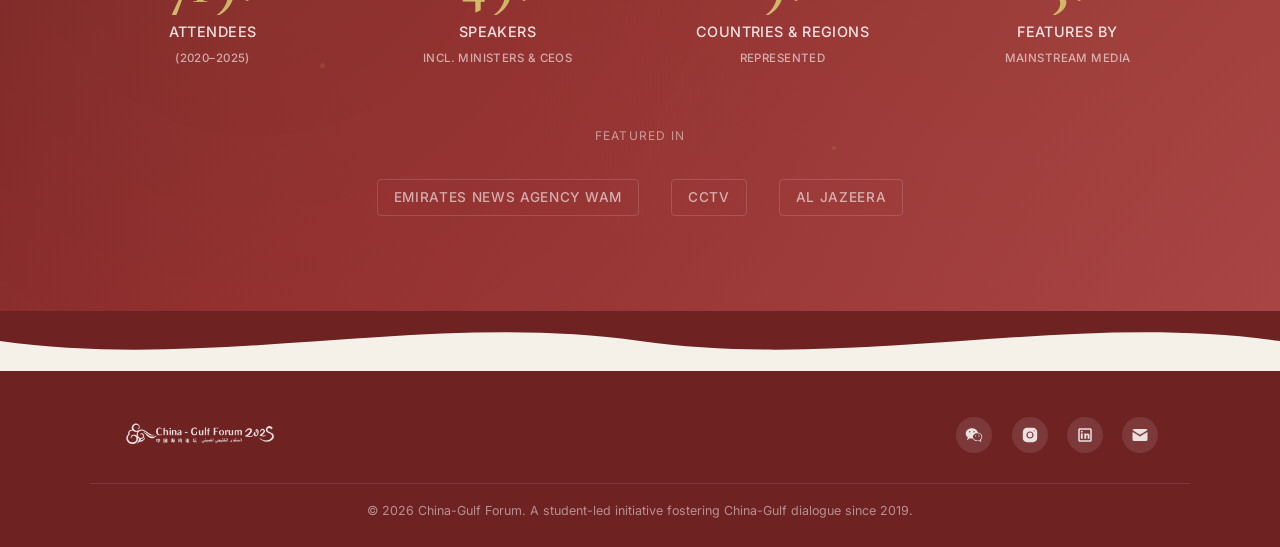
==== commit 6e538701: "Elevate homepage: hero redesign, scroll animations, micro-interactions - Replace sliding carousel wi" ====
--- a/index.html
+++ b/index.html
@@ -19,6 +19,9 @@
 </head>
 <body>
 
+    <!-- Gold accent line -->
+    <div class="gold-accent-line"></div>
+
     <!-- Navigation -->
     <nav class="cgf-navbar navbar navbar-expand-lg">
         <div class="container">
@@ -41,38 +44,49 @@
         </div>
     </nav>
 
-    <!-- Hero Carousel -->
-    <div class="cgf-hero">
-        <div class="carousel-slide">
-            <img src="media/photos/hero/img1.jpg" alt="CGF Event 1" />
-            <img src="media/photos/hero/img2.jpg" alt="CGF Event 2" />
-            <img src="media/photos/hero/img3.jpg" alt="CGF Event 3" />
-            <img src="media/photos/hero/img4.jpg" alt="CGF Event 4" />
-            <img src="media/photos/hero/img5.jpg" alt="CGF Event 5" />
-        </div>
-    </div>
+    <!-- Hero — Full-screen Crossfade -->
+    <section class="cgf-hero" id="hero">
+        <div class="hero-images">
+            <img src="media/photos/hero/img1.jpg" alt="CGF Event 1" class="hero-img active" />
+            <img src="media/photos/hero/img2.jpg" alt="CGF Event 2" class="hero-img" loading="lazy" />
+            <img src="media/photos/hero/img3.jpg" alt="CGF Event 3" class="hero-img" loading="lazy" />
+            <img src="media/photos/hero/img4.jpg" alt="CGF Event 4" class="hero-img" loading="lazy" />
+            <img src="media/photos/hero/img5.jpg" alt="CGF Event 5" class="hero-img" loading="lazy" />
+        </div>
+        <div class="hero-overlay"></div>
+        <div class="hero-cloud-pattern"></div>
+        <div class="hero-content">
+            <h1 class="hero-title">China – Gulf Forum <span class="hero-year">2026</span></h1>
+            <p class="hero-tagline">Bridging Civilizations, Shaping Futures</p>
+            <a href="#legacy" class="hero-cta">Explore CGF 6.0 &rarr;</a>
+        </div>
+    </section>
 
     <!-- Section 1: A Legacy of Dialogue -->
-    <section class="section-spacing">
+    <section class="section-spacing" id="legacy">
         <div class="cgf-showcase">
-            <div class="showcase-block">
+            <div class="showcase-block" data-animate="fade-up">
                 <div class="row g-0">
                     <div class="col-lg-6 showcase-img" style="background-image: url('media/photos/events/cgf0.jpg')"></div>
-                    <div class="col-lg-6 showcase-text">
+                    <div class="col-lg-6 showcase-text legacy-text-section">
                         <h2>A Legacy of Dialogue</h2>
                         <hr class="gold-divider gold-divider-left">
                         <p class="lead">Established in 2019, China-Gulf Forum (CGF) is the first forum in the GCC dedicated to fostering business, cultural, and academic exchanges between China and the Gulf region. CGF started as and remains a pure student-led initiative.</p>
 
-                        <div class="timeline-item">
+                        <div class="timeline-item" data-animate="fade-up" data-animate-delay="0">
+                            <div class="timeline-dot"></div>
                             <p class="mb-1"><span class="timeline-year">2019 (CGF 1.0):</span> Founded the inaugural version in Abu Dhabi.</p>
                         </div>
-                        <div class="timeline-item">
+                        <div class="timeline-item" data-animate="fade-up" data-animate-delay="150">
+                            <div class="timeline-dot"></div>
                             <p class="mb-1"><span class="timeline-year">2021–2024:</span> Increased exposure and impact with a Beijing debut at Peking University's Guanghua School of Management.</p>
                         </div>
-                        <div class="timeline-item">
+                        <div class="timeline-item" data-animate="fade-up" data-animate-delay="300">
+                            <div class="timeline-dot"></div>
                             <p class="mb-1"><span class="timeline-year">2025 (CGF 5.0):</span> A milestone year with 500+ attendees, expanded institutional partnerships and networks, and received coverage from China Central Television (CCTV) with &gt;300K views.</p>
                         </div>
-                        <div class="timeline-item">
+                        <div class="timeline-item" data-animate="fade-up" data-animate-delay="450">
+                            <div class="timeline-dot"></div>
                             <p class="mb-0"><span class="timeline-year">Evolution:</span> From a university event to a global initiative, connecting policymakers, industry leaders, researchers around the world.</p>
                         </div>
                     </div>
@@ -84,13 +98,14 @@
     <!-- Section 2: CGF 2026 -->
     <section class="section-spacing" style="padding-top: 0;">
         <div class="cgf-showcase">
-            <div class="showcase-block">
+            <div class="showcase-block" data-animate="fade-up">
                 <div class="row g-0">
-                    <div class="col-lg-6 order-lg-2 showcase-img" style="background-image: url('media/photos/events/cgf2.jpg')"></div>
+                    <div class="col-lg-6 order-lg-2 showcase-img cgf2026-parallax-img" style="background-image: url('media/photos/events/cgf2.jpg')"></div>
                     <div class="col-lg-6 order-lg-1 showcase-text">
                         <h2>CGF 2026</h2>
                         <hr class="gold-divider gold-divider-left">
                         <p class="lead">Within a global context, CGF 6.0 focuses on addressing the most critical and forward-looking areas of collaboration between China and the Gulf, tackling the most recent issues and opportunities.</p>
+                        <div class="gold-ornament"></div>
                         <p class="lead">Anchored in leading educational institutions, CGF 6.0 aims to promote meaningful exchanges and collaboration among the next generation of leaders, scholars, and practitioners from China and the Gulf, strengthening ties and shaping a shared future.</p>
                     </div>
                 </div>
@@ -99,9 +114,16 @@
     </section>
 
     <!-- Section 3: Impact by Numbers -->
-    <section class="impact-section">
+    <section class="impact-section" id="impact">
+        <div class="impact-particles" aria-hidden="true">
+            <span class="particle"></span>
+            <span class="particle"></span>
+            <span class="particle"></span>
+            <span class="particle"></span>
+            <span class="particle"></span>
+        </div>
         <div class="container">
-            <div class="text-center mb-4">
+            <div class="text-center mb-4" data-animate="fade-up">
                 <h2 class="section-title">Impact by Numbers</h2>
                 <hr class="gold-divider">
             </div>
@@ -182,6 +204,13 @@
             </div>
         </div>
     </section>
+
+    <!-- Wave Divider -->
+    <div class="wave-divider">
+        <svg viewBox="0 0 1440 120" preserveAspectRatio="none" xmlns="http://www.w3.org/2000/svg">
+            <path d="M0,60 C240,120 480,0 720,60 C960,120 1200,0 1440,60 L1440,120 L0,120 Z" fill="var(--maroon-dark)"/>
+        </svg>
+    </div>
 
     <!-- Footer -->
     <footer class="cgf-footer">
@@ -201,6 +230,11 @@
         </div>
     </footer>
 
+    <!-- Back to Top -->
+    <button class="back-to-top" id="backToTop" aria-label="Back to top">
+        <svg width="20" height="20" viewBox="0 0 24 24" fill="none" stroke="currentColor" stroke-width="2.5" stroke-linecap="round" stroke-linejoin="round"><polyline points="18 15 12 9 6 15"></polyline></svg>
+    </button>
+
     <!-- Bootstrap JS -->
     <script src="https://cdn.jsdelivr.net/npm/bootstrap@5.2.3/dist/js/bootstrap.bundle.min.js"></script>
     <!-- CGF Scripts -->
--- a/css/cgf2026.css
+++ b/css/cgf2026.css
@@ -49,6 +49,16 @@
   -moz-osx-font-smoothing: grayscale;
 }
 
+/* Page load animation */
+body.page-loading {
+  opacity: 0;
+}
+
+body.page-loaded {
+  opacity: 1;
+  transition: opacity 0.4s ease;
+}
+
 h1, h2, h3, h4, h5, h6 {
   font-family: 'Cormorant Garamond', 'Playfair Display', 'Georgia', serif;
   color: var(--ink);
@@ -80,6 +90,17 @@
 img {
   max-width: 100%;
   height: auto;
+}
+
+/* --- Gold Accent Line (top of viewport) --- */
+.gold-accent-line {
+  position: fixed;
+  top: 0;
+  left: 0;
+  right: 0;
+  height: 2px;
+  background: linear-gradient(90deg, var(--gold), var(--gold-light), var(--gold));
+  z-index: 1060;
 }
 
 /* --- Section Spacing --- */
@@ -105,6 +126,27 @@
   margin-right: auto;
 }
 
+/* --- Gold Ornament (between paragraphs) --- */
+.gold-ornament {
+  width: 40px;
+  height: 1px;
+  background: var(--gold);
+  margin: 1.5rem 0;
+  position: relative;
+}
+
+.gold-ornament::before {
+  content: '';
+  position: absolute;
+  top: -2px;
+  left: 50%;
+  transform: translateX(-50%);
+  width: 5px;
+  height: 5px;
+  background: var(--gold);
+  border-radius: 50%;
+}
+
 /* --- Section Title --- */
 .section-title {
   font-family: 'Cormorant Garamond', 'Playfair Display', serif;
@@ -127,18 +169,27 @@
    ======================================== */
 .cgf-navbar {
   background-color: var(--maroon);
-  padding: 0.6rem 0;
+  padding: 0.8rem 0;
   position: sticky;
-  top: 0;
+  top: 2px;
   z-index: 1050;
   box-shadow: 0 2px 12px rgba(145, 47, 47, 0.25);
-  transition: all var(--transition);
+  transition: padding 0.3s ease, box-shadow 0.3s ease;
+}
+
+.cgf-navbar.navbar-shrink {
+  padding: 0.35rem 0;
+  box-shadow: 0 2px 20px rgba(145, 47, 47, 0.35);
 }
 
 .cgf-navbar .navbar-brand img {
   height: 2.8em;
   width: auto;
-  transition: opacity var(--transition);
+  transition: opacity var(--transition), height 0.3s ease;
+}
+
+.cgf-navbar.navbar-shrink .navbar-brand img {
+  height: 2.2em;
 }
 
 .cgf-navbar .navbar-brand:hover img {
@@ -201,6 +252,7 @@
     padding: 1rem;
     margin-top: 0.5rem;
     border-radius: var(--radius-sm);
+    transition: max-height 0.3s ease;
   }
   .cgf-navbar .nav-link {
     padding: 0.6rem 0 !important;
@@ -212,48 +264,143 @@
 }
 
 /* ========================================
-   HERO / CAROUSEL
+   HERO — FULL-SCREEN CROSSFADE
    ======================================== */
 .cgf-hero {
   position: relative;
-  max-width: 1100px;
-  margin: 0 auto;
+  width: 100%;
+  height: 100vh;
   overflow: hidden;
-  border-radius: 0 0 var(--radius-lg) var(--radius-lg);
-  box-shadow: var(--shadow-lg);
-}
-
-.cgf-hero .carousel-slide {
+}
+
+.cgf-hero .hero-images {
+  position: absolute;
+  inset: 0;
+  will-change: transform;
+}
+
+.cgf-hero .hero-img {
+  position: absolute;
+  top: 0;
+  left: 0;
+  width: 100%;
+  height: 100%;
+  object-fit: cover;
+  opacity: 0;
+  transition: opacity 1.5s ease;
+  will-change: opacity;
+}
+
+.cgf-hero .hero-img.active {
+  opacity: 1;
+}
+
+/* Dark gradient overlay */
+.cgf-hero .hero-overlay {
+  position: absolute;
+  inset: 0;
+  background: linear-gradient(
+    to top,
+    rgba(0, 0, 0, 0.55) 0%,
+    rgba(0, 0, 0, 0.2) 40%,
+    rgba(0, 0, 0, 0.15) 100%
+  );
+  z-index: 1;
+  pointer-events: none;
+}
+
+/* Chinese cloud pattern — very subtle */
+.cgf-hero .hero-cloud-pattern {
+  position: absolute;
+  inset: 0;
+  z-index: 2;
+  pointer-events: none;
+  opacity: 0.035;
+  background-image:
+    radial-gradient(ellipse 80px 40px at 15% 25%, var(--gold) 0%, transparent 70%),
+    radial-gradient(ellipse 60px 30px at 75% 15%, var(--gold) 0%, transparent 70%),
+    radial-gradient(ellipse 100px 50px at 85% 70%, var(--gold) 0%, transparent 70%),
+    radial-gradient(ellipse 70px 35px at 25% 80%, var(--gold) 0%, transparent 70%),
+    radial-gradient(ellipse 50px 25px at 50% 50%, var(--gold) 0%, transparent 70%);
+}
+
+/* Hero text overlay */
+.cgf-hero .hero-content {
+  position: absolute;
+  inset: 0;
+  z-index: 3;
   display: flex;
-  width: 500%;
-  animation: hero-slide 25s infinite alternate ease-in-out;
-}
-
-.cgf-hero .carousel-slide img {
-  width: calc(100% / 5);
-  height: 70vh;
-  max-height: 550px;
-  object-fit: cover;
-}
-
-@keyframes hero-slide {
-  0%, 15%   { transform: translateX(0); }
-  20%, 35%  { transform: translateX(-20%); }
-  40%, 55%  { transform: translateX(-40%); }
-  60%, 75%  { transform: translateX(-60%); }
-  80%, 100% { transform: translateX(-80%); }
-}
-
-/* Decorative overlay on carousel */
-.cgf-hero::after {
-  content: '';
-  position: absolute;
-  bottom: 0;
-  left: 0;
-  right: 0;
-  height: 80px;
-  background: linear-gradient(transparent, rgba(245,241,232,0.6));
-  pointer-events: none;
+  flex-direction: column;
+  align-items: center;
+  justify-content: center;
+  text-align: center;
+  padding: 0 2rem;
+}
+
+.cgf-hero .hero-title {
+  font-family: 'Cormorant Garamond', 'Playfair Display', serif;
+  font-size: 3.8rem;
+  font-weight: 700;
+  color: var(--white);
+  text-shadow: 0 2px 20px rgba(0, 0, 0, 0.3);
+  letter-spacing: 0.01em;
+  margin-bottom: 0.3rem;
+  line-height: 1.2;
+}
+
+.cgf-hero .hero-year {
+  color: var(--gold);
+  font-size: 1.15em;
+}
+
+.cgf-hero .hero-tagline {
+  font-family: 'Inter', sans-serif;
+  font-size: 1.15rem;
+  color: rgba(255, 255, 255, 0.9);
+  letter-spacing: 0.08em;
+  text-transform: uppercase;
+  margin-bottom: 2rem;
+  text-shadow: 0 1px 8px rgba(0, 0, 0, 0.3);
+  font-weight: 400;
+}
+
+.cgf-hero .hero-cta {
+  display: inline-block;
+  padding: 0.75rem 2.2rem;
+  font-family: 'Inter', sans-serif;
+  font-size: 0.88rem;
+  font-weight: 600;
+  letter-spacing: 0.06em;
+  text-transform: uppercase;
+  color: var(--white);
+  border: 1.5px solid rgba(255, 255, 255, 0.5);
+  border-radius: var(--radius-sm);
+  background: rgba(255, 255, 255, 0.08);
+  backdrop-filter: blur(4px);
+  transition: all var(--transition);
+  text-decoration: none;
+}
+
+.cgf-hero .hero-cta:hover {
+  background: rgba(255, 255, 255, 0.18);
+  border-color: rgba(255, 255, 255, 0.8);
+  color: var(--white);
+  transform: translateY(-1px);
+}
+
+/* ========================================
+   SCROLL-TRIGGERED ANIMATIONS
+   ======================================== */
+[data-animate] {
+  opacity: 0;
+  transform: translateY(25px);
+  transition: opacity 0.6s ease-out, transform 0.6s ease-out;
+  will-change: opacity, transform;
+}
+
+[data-animate].animate-visible {
+  opacity: 1;
+  transform: translateY(0);
 }
 
 /* ========================================
@@ -301,15 +448,71 @@
   color: var(--text-body);
 }
 
+/* Legacy section — decorative cloud watermark */
+.legacy-text-section {
+  position: relative;
+}
+
+.legacy-text-section::before {
+  content: '';
+  position: absolute;
+  top: 10%;
+  right: 5%;
+  width: 200px;
+  height: 200px;
+  opacity: 0.035;
+  pointer-events: none;
+  background-image:
+    radial-gradient(ellipse 80px 40px at 30% 30%, var(--gold) 0%, transparent 70%),
+    radial-gradient(ellipse 60px 30px at 70% 50%, var(--gold) 0%, transparent 70%),
+    radial-gradient(ellipse 70px 35px at 50% 80%, var(--gold) 0%, transparent 70%);
+}
+
+/* Timeline items with animated dots */
 .showcase-block .showcase-text .timeline-item {
-  padding-left: 1.2rem;
+  padding-left: 1.5rem;
   border-left: 2px solid var(--gold);
   margin-bottom: 0.8rem;
+  position: relative;
+}
+
+.timeline-dot {
+  position: absolute;
+  left: -5px;
+  top: 0.6rem;
+  width: 8px;
+  height: 8px;
+  background: var(--gold);
+  border-radius: 50%;
+  opacity: 0;
+  transition: opacity 0.4s ease;
+}
+
+.timeline-item.animate-visible .timeline-dot {
+  opacity: 1;
+  animation: timeline-pulse 2s ease-in-out 0.5s 1;
+}
+
+@keyframes timeline-pulse {
+  0%, 100% { box-shadow: 0 0 0 0 rgba(196, 163, 90, 0); }
+  50% { box-shadow: 0 0 0 6px rgba(196, 163, 90, 0.25); }
 }
 
 .showcase-block .showcase-text .timeline-year {
   font-weight: 700;
   color: var(--maroon);
+  transition: text-shadow 0.3s ease;
+}
+
+.showcase-block .showcase-text .timeline-year:hover {
+  text-shadow: 0 0 8px rgba(196, 163, 90, 0.3);
+}
+
+/* CGF 2026 parallax image */
+@media (min-width: 992px) {
+  .cgf2026-parallax-img {
+    background-attachment: fixed;
+  }
 }
 
 @media (min-width: 992px) {
@@ -356,6 +559,77 @@
   margin: 1rem auto 2rem;
 }
 
+/* Floating gold particles */
+.impact-particles {
+  position: absolute;
+  inset: 0;
+  pointer-events: none;
+  overflow: hidden;
+}
+
+.particle {
+  position: absolute;
+  width: 4px;
+  height: 4px;
+  background: var(--gold);
+  border-radius: 50%;
+  opacity: 0.2;
+  will-change: transform;
+}
+
+.particle:nth-child(1) {
+  left: 10%;
+  top: 20%;
+  animation: particle-float 12s ease-in-out infinite;
+}
+
+.particle:nth-child(2) {
+  left: 80%;
+  top: 15%;
+  animation: particle-float 15s ease-in-out infinite 2s;
+  width: 3px;
+  height: 3px;
+}
+
+.particle:nth-child(3) {
+  left: 25%;
+  top: 70%;
+  animation: particle-float 18s ease-in-out infinite 4s;
+  width: 5px;
+  height: 5px;
+  opacity: 0.15;
+}
+
+.particle:nth-child(4) {
+  left: 65%;
+  top: 80%;
+  animation: particle-float 14s ease-in-out infinite 1s;
+}
+
+.particle:nth-child(5) {
+  left: 50%;
+  top: 40%;
+  animation: particle-float 16s ease-in-out infinite 3s;
+  width: 3px;
+  height: 3px;
+  opacity: 0.18;
+}
+
+@keyframes particle-float {
+  0%, 100% {
+    transform: translate(0, 0);
+  }
+  25% {
+    transform: translate(15px, -20px);
+  }
+  50% {
+    transform: translate(-10px, -35px);
+  }
+  75% {
+    transform: translate(20px, -15px);
+  }
+}
+
 .impact-stat {
   text-align: center;
   padding: 2rem 1rem;
@@ -363,9 +637,12 @@
 
 .impact-stat .stat-number {
   font-family: 'Cormorant Garamond', 'Playfair Display', serif;
-  font-size: 3.2rem;
+  font-size: 3.5rem;
   font-weight: 700;
-  color: var(--gold);
+  background: linear-gradient(135deg, var(--gold) 0%, var(--gold-light) 50%, var(--gold) 100%);
+  -webkit-background-clip: text;
+  -webkit-text-fill-color: transparent;
+  background-clip: text;
   line-height: 1.1;
   margin-bottom: 0.3rem;
 }
@@ -407,6 +684,10 @@
   position: relative;
 }
 
+.growth-bar .bar.bar-glow {
+  box-shadow: 0 0 12px rgba(196, 163, 90, 0.3);
+}
+
 .growth-bar .bar-value {
   font-family: 'Inter', sans-serif;
   font-size: 0.75rem;
@@ -443,6 +724,28 @@
   padding: 0.4rem 1rem;
   border: 1px solid rgba(255,255,255,0.15);
   border-radius: 4px;
+  transition: border-color var(--transition), box-shadow var(--transition);
+}
+
+.media-logos span:hover {
+  border-color: rgba(196, 163, 90, 0.4);
+  box-shadow: 0 0 12px rgba(196, 163, 90, 0.15);
+}
+
+/* ========================================
+   WAVE DIVIDER
+   ======================================== */
+.wave-divider {
+  margin-top: -1px;
+  line-height: 0;
+  background-color: var(--cream-light);
+}
+
+.wave-divider svg {
+  display: block;
+  width: 100%;
+  height: 60px;
+  transform: rotate(180deg);
 }
 
 /* ========================================
@@ -750,7 +1053,7 @@
 .cgf-footer {
   background: var(--maroon-dark);
   padding: 2.5rem 0 1.5rem;
-  margin-top: 3rem;
+  margin-top: 0;
 }
 
 .cgf-footer .footer-inner {
@@ -789,7 +1092,7 @@
 
 .cgf-footer .footer-social a:hover {
   background: rgba(255,255,255,0.2);
-  transform: translateY(-2px);
+  transform: translateY(-3px);
 }
 
 .cgf-footer .footer-social a img {
@@ -815,6 +1118,43 @@
 }
 
 /* ========================================
+   BACK TO TOP BUTTON
+   ======================================== */
+.back-to-top {
+  position: fixed;
+  bottom: 2rem;
+  right: 2rem;
+  width: 44px;
+  height: 44px;
+  border-radius: 50%;
+  background: var(--gold);
+  color: var(--white);
+  border: none;
+  cursor: pointer;
+  display: flex;
+  align-items: center;
+  justify-content: center;
+  box-shadow: 0 2px 12px rgba(196, 163, 90, 0.3);
+  opacity: 0;
+  visibility: hidden;
+  transform: translateY(10px);
+  transition: opacity 0.3s ease, visibility 0.3s ease, transform 0.3s ease, background 0.3s ease;
+  z-index: 1040;
+}
+
+.back-to-top.visible {
+  opacity: 1;
+  visibility: visible;
+  transform: translateY(0);
+}
+
+.back-to-top:hover {
+  background: var(--gold-light);
+  transform: translateY(-2px);
+  box-shadow: 0 4px 16px rgba(196, 163, 90, 0.4);
+}
+
+/* ========================================
    AGENDA PAGE
    ======================================== */
 .agenda-img {
@@ -863,6 +1203,18 @@
     padding: 3rem 0;
   }
 
+  .cgf-hero {
+    height: 60vh;
+  }
+
+  .cgf-hero .hero-title {
+    font-size: 2.4rem;
+  }
+
+  .cgf-hero .hero-tagline {
+    font-size: 0.9rem;
+  }
+
   .impact-stat .stat-number {
     font-size: 2.5rem;
   }
@@ -893,6 +1245,11 @@
     flex-direction: column;
     text-align: center;
   }
+
+  .back-to-top {
+    bottom: 1.5rem;
+    right: 1.5rem;
+  }
 }
 
 @media (max-width: 575.98px) {
@@ -910,3 +1267,47 @@
     padding: 0.3rem 0.6rem;
   }
 }
+
+/* ========================================
+   PREFERS REDUCED MOTION
+   ======================================== */
+@media (prefers-reduced-motion: reduce) {
+  *, *::before, *::after {
+    animation-duration: 0.01ms !important;
+    animation-iteration-count: 1 !important;
+    transition-duration: 0.01ms !important;
+  }
+
+  html {
+    scroll-behavior: auto;
+  }
+
+  [data-animate] {
+    opacity: 1;
+    transform: none;
+    transition: none;
+  }
+
+  .count-up {
+    opacity: 1;
+    transform: none;
+    transition: none;
+  }
+
+  .cgf-hero .hero-img {
+    transition: none;
+  }
+
+  .particle {
+    animation: none !important;
+    display: none;
+  }
+
+  .back-to-top {
+    transition: none;
+  }
+
+  body.page-loading {
+    opacity: 1;
+  }
+}
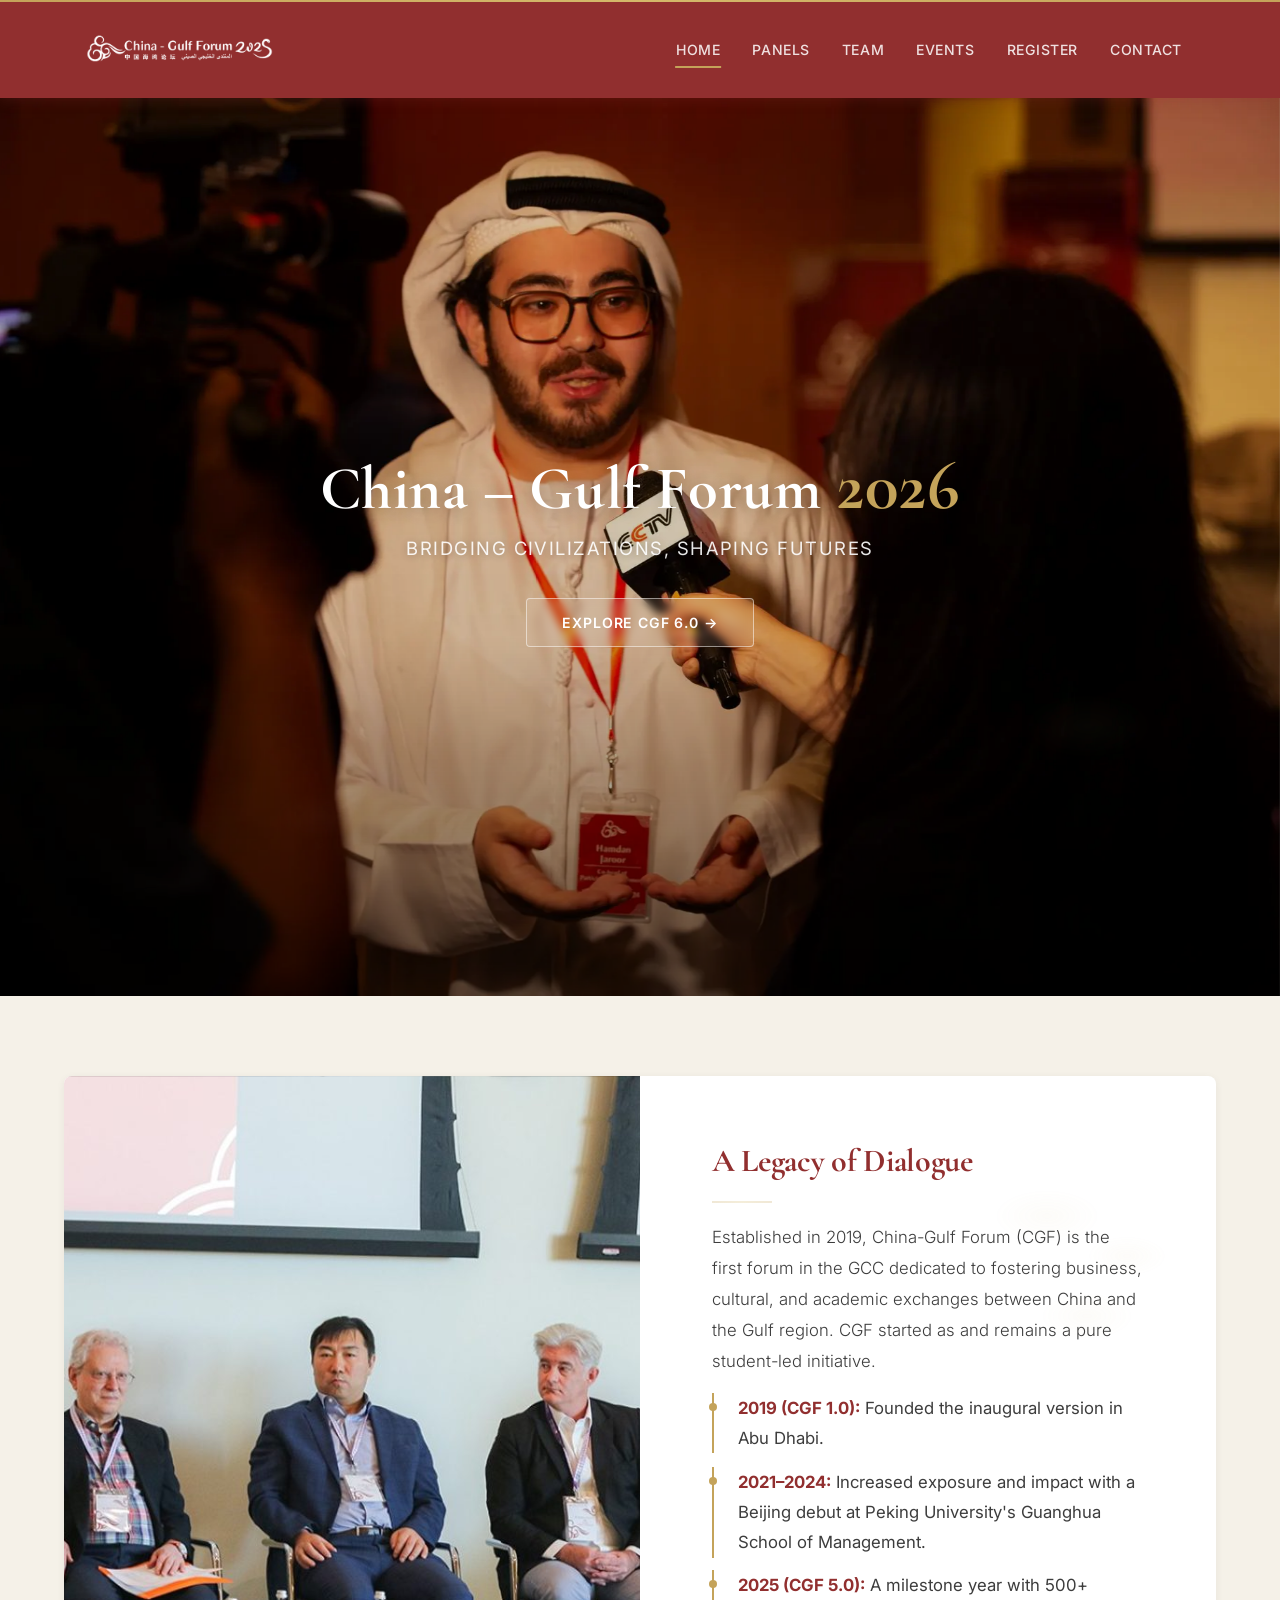
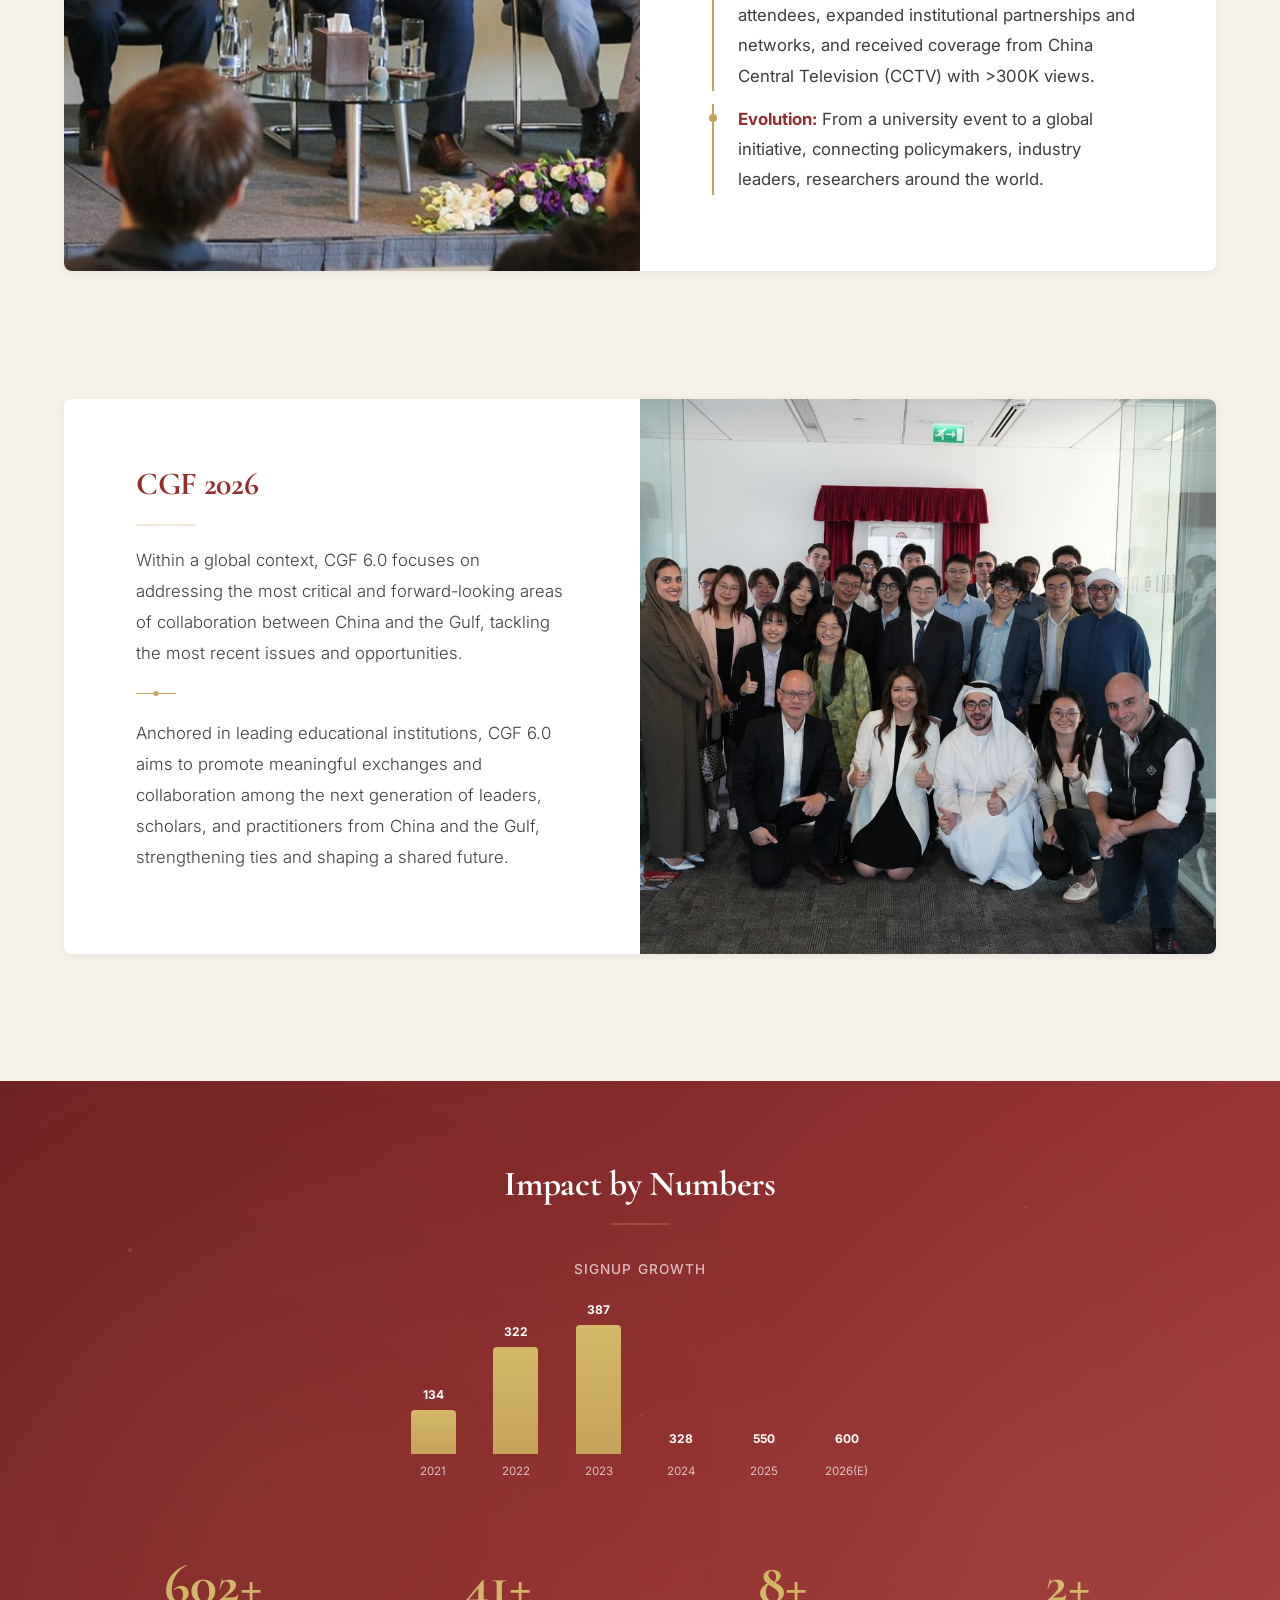
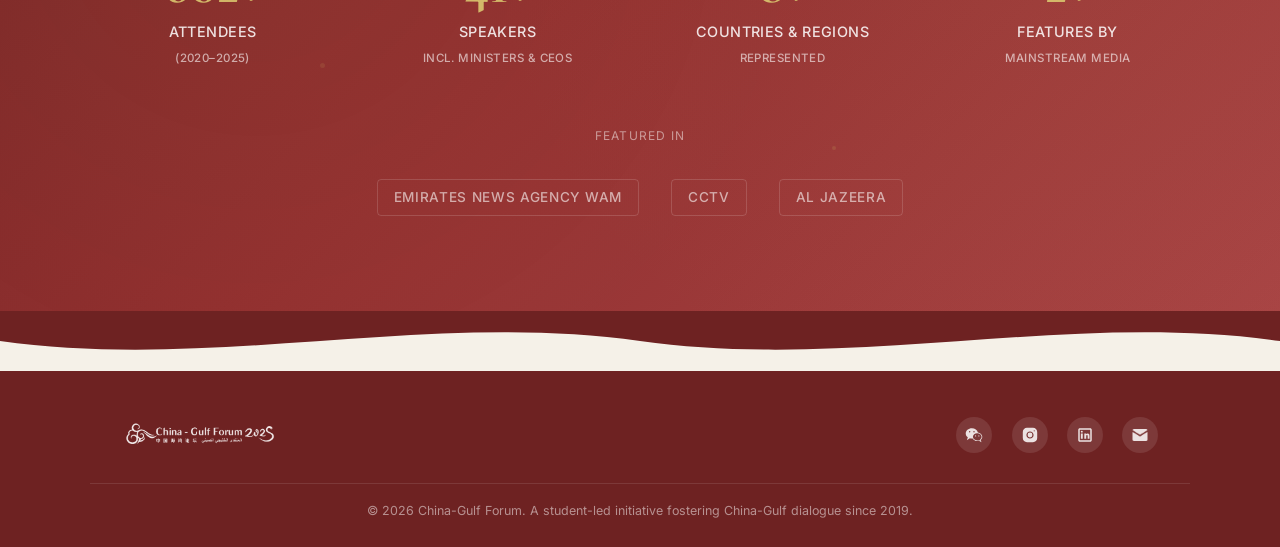
==== commit 23b35927: "Image optimization + Team & Events page redesign - Compress hero images from ~8-16MB to ~120-240KB e" ====
--- a/index.html
+++ b/index.html
@@ -47,11 +47,26 @@
     <!-- Hero — Full-screen Crossfade -->
     <section class="cgf-hero" id="hero">
         <div class="hero-images">
-            <img src="media/photos/hero/img1.jpg" alt="CGF Event 1" class="hero-img active" />
-            <img src="media/photos/hero/img2.jpg" alt="CGF Event 2" class="hero-img" loading="lazy" />
-            <img src="media/photos/hero/img3.jpg" alt="CGF Event 3" class="hero-img" loading="lazy" />
-            <img src="media/photos/hero/img4.jpg" alt="CGF Event 4" class="hero-img" loading="lazy" />
-            <img src="media/photos/hero/img5.jpg" alt="CGF Event 5" class="hero-img" loading="lazy" />
+            <picture>
+                <source srcset="media/photos/hero/img1.webp" type="image/webp">
+                <img src="media/photos/hero/img1.jpg" alt="CGF Event 1" class="hero-img active" />
+            </picture>
+            <picture>
+                <source srcset="media/photos/hero/img2.webp" type="image/webp">
+                <img src="media/photos/hero/img2.jpg" alt="CGF Event 2" class="hero-img" loading="lazy" />
+            </picture>
+            <picture>
+                <source srcset="media/photos/hero/img3.webp" type="image/webp">
+                <img src="media/photos/hero/img3.jpg" alt="CGF Event 3" class="hero-img" loading="lazy" />
+            </picture>
+            <picture>
+                <source srcset="media/photos/hero/img4.webp" type="image/webp">
+                <img src="media/photos/hero/img4.jpg" alt="CGF Event 4" class="hero-img" loading="lazy" />
+            </picture>
+            <picture>
+                <source srcset="media/photos/hero/img5.webp" type="image/webp">
+                <img src="media/photos/hero/img5.jpg" alt="CGF Event 5" class="hero-img" loading="lazy" />
+            </picture>
         </div>
         <div class="hero-overlay"></div>
         <div class="hero-cloud-pattern"></div>
--- a/css/cgf2026.css
+++ b/css/cgf2026.css
@@ -279,6 +279,14 @@
   will-change: transform;
 }
 
+.cgf-hero .hero-images picture {
+  position: absolute;
+  top: 0;
+  left: 0;
+  width: 100%;
+  height: 100%;
+}
+
 .cgf-hero .hero-img {
   position: absolute;
   top: 0;
@@ -885,8 +893,19 @@
 .events-header {
   background: linear-gradient(135deg, var(--maroon-dark) 0%, var(--maroon) 100%);
   color: var(--white);
-  padding: 3.5rem 0;
+  padding: 4rem 0 3.5rem;
   text-align: center;
+  position: relative;
+  overflow: hidden;
+}
+
+.events-header-pattern {
+  position: absolute;
+  top: 0; left: 0; right: 0; bottom: 0;
+  background-image:
+    radial-gradient(circle at 20% 50%, rgba(196,163,90,0.06) 0%, transparent 50%),
+    radial-gradient(circle at 80% 50%, rgba(196,163,90,0.06) 0%, transparent 50%);
+  pointer-events: none;
 }
 
 .events-header h1 {
@@ -896,29 +915,88 @@
   font-weight: 700;
 }
 
+.events-header-tagline {
+  font-family: 'Inter', sans-serif;
+  color: rgba(255,255,255,0.75);
+  font-size: 1.05rem;
+  font-weight: 400;
+  letter-spacing: 0.02em;
+  margin-top: 0.5rem;
+}
+
 .events-container {
   max-width: 1100px;
   margin: 0 auto;
   padding: 2.5rem 1.5rem;
 }
 
+/* Timeline connector */
+.events-timeline {
+  position: relative;
+}
+
+.events-timeline::before {
+  content: '';
+  position: absolute;
+  top: 0;
+  left: 50%;
+  transform: translateX(-50%);
+  width: 2px;
+  height: 100%;
+  background: linear-gradient(to bottom, var(--gold), var(--gold-light), transparent);
+  z-index: 0;
+  opacity: 0.3;
+}
+
+/* Event block with timeline dot */
 .event-block {
   background: var(--white);
   border-radius: var(--radius-md);
   overflow: hidden;
   box-shadow: var(--shadow-sm);
   margin-bottom: 2.5rem;
-  transition: box-shadow var(--transition);
+  transition: box-shadow var(--transition), transform var(--transition);
+  position: relative;
+  z-index: 1;
 }
 
 .event-block:hover {
-  box-shadow: var(--shadow-md);
+  box-shadow: var(--shadow-lg);
+  transform: translateY(-2px);
+}
+
+/* Event badge */
+.event-badge {
+  position: absolute;
+  top: 1rem;
+  left: 1rem;
+  background: var(--gold);
+  color: var(--white);
+  font-family: 'Inter', sans-serif;
+  font-size: 0.72rem;
+  font-weight: 600;
+  letter-spacing: 0.06em;
+  text-transform: uppercase;
+  padding: 0.3rem 0.8rem;
+  border-radius: var(--radius-sm);
+  z-index: 3;
+  box-shadow: 0 2px 8px rgba(196,163,90,0.3);
+}
+
+/* Image wrapper with hover zoom */
+.event-img-wrapper {
+  overflow: hidden;
 }
 
 .event-block .event-img {
   min-height: 18rem;
   background-size: cover;
   background-position: center;
+  transition: transform 0.6s cubic-bezier(0.4, 0, 0.2, 1);
+}
+
+.event-block:hover .event-img {
+  transform: scale(1.05);
 }
 
 .event-block .event-text {
@@ -947,12 +1025,77 @@
   margin-bottom: 0.5rem;
 }
 
+/* Follow Us Section */
+.events-follow-section {
+  text-align: center;
+  padding: 3rem 2rem;
+  background: var(--white);
+  border-radius: var(--radius-md);
+  box-shadow: var(--shadow-sm);
+  position: relative;
+  z-index: 1;
+}
+
+.events-follow-section h3 {
+  color: var(--maroon);
+  font-family: 'Cormorant Garamond', serif;
+  font-weight: 700;
+}
+
+.events-follow-section p {
+  color: var(--text-muted);
+  margin-bottom: 1.5rem;
+}
+
+.events-social-links {
+  display: flex;
+  align-items: center;
+  justify-content: center;
+  gap: 1.2rem;
+}
+
+.events-social-links a {
+  display: inline-flex;
+  align-items: center;
+  justify-content: center;
+  width: 48px;
+  height: 48px;
+  border-radius: 50%;
+  background: var(--cream);
+  transition: all var(--transition);
+}
+
+.events-social-links a:hover {
+  background: var(--maroon);
+  transform: translateY(-3px);
+  box-shadow: var(--shadow-md);
+}
+
+.events-social-links a img {
+  height: 22px;
+  width: 22px;
+  opacity: 0.7;
+  transition: filter var(--transition), opacity var(--transition);
+}
+
+.events-social-links a:hover img {
+  filter: brightness(0) invert(1);
+  opacity: 1;
+}
+
 @media (max-width: 991.98px) {
+  .events-timeline::before {
+    display: none;
+  }
   .event-block .event-img {
     min-height: 14rem;
   }
   .event-block .event-text {
     padding: 1.8rem 1.8rem;
+  }
+  .event-badge {
+    top: 0.5rem;
+    left: 0.5rem;
   }
 }
 
@@ -962,8 +1105,20 @@
 .team-header {
   background: linear-gradient(135deg, var(--navy) 0%, var(--navy-light) 100%);
   color: var(--white);
-  padding: 3.5rem 0;
+  padding: 4rem 0 3.5rem;
   text-align: center;
+  position: relative;
+  overflow: hidden;
+}
+
+.team-header::before {
+  content: '';
+  position: absolute;
+  top: 0; left: 0; right: 0; bottom: 0;
+  background-image:
+    radial-gradient(circle at 20% 50%, rgba(196,163,90,0.06) 0%, transparent 50%),
+    radial-gradient(circle at 80% 50%, rgba(196,163,90,0.06) 0%, transparent 50%);
+  pointer-events: none;
 }
 
 .team-header h1 {
@@ -971,6 +1126,166 @@
   color: var(--white);
   font-size: 2.6rem;
   font-weight: 700;
+  position: relative;
+}
+
+.team-header-tagline {
+  font-family: 'Inter', sans-serif;
+  color: rgba(255,255,255,0.75);
+  font-size: 1.05rem;
+  font-weight: 400;
+  letter-spacing: 0.02em;
+  margin-top: 0.5rem;
+  position: relative;
+}
+
+/* Team Container */
+.team-container {
+  max-width: 1100px;
+  margin: 0 auto;
+  padding: 2.5rem 1.5rem;
+}
+
+/* Team Section */
+.team-section {
+  margin-bottom: 3.5rem;
+}
+
+/* Department Title */
+.team-dept-title {
+  font-family: 'Cormorant Garamond', 'Playfair Display', serif;
+  color: var(--maroon);
+  font-size: 1.8rem;
+  font-weight: 700;
+  margin-bottom: 1.5rem;
+  padding-bottom: 0.6rem;
+  border-bottom: 2px solid var(--gold);
+  display: inline-block;
+}
+
+/* Team Grid */
+.team-grid {
+  display: grid;
+  grid-template-columns: repeat(3, 1fr);
+  gap: 1.5rem;
+}
+
+/* Team Card — Hover Overlay */
+.team-card {
+  background: var(--white);
+  border-radius: var(--radius-md);
+  box-shadow: var(--shadow-sm);
+  padding: 2rem 1.8rem;
+  position: relative;
+  overflow: hidden;
+  transition: box-shadow var(--transition), transform var(--transition);
+  min-height: 220px;
+}
+
+.team-card:hover {
+  box-shadow: var(--shadow-lg);
+  transform: translateY(-4px);
+}
+
+.team-card-front {
+  position: relative;
+  z-index: 1;
+}
+
+.team-card-name {
+  font-family: 'Cormorant Garamond', serif;
+  font-size: 1.3rem;
+  color: var(--maroon);
+  font-weight: 700;
+  margin-bottom: 0.3rem;
+}
+
+.team-card-home {
+  font-family: 'Inter', sans-serif;
+  font-size: 0.78rem;
+  color: var(--gold);
+  font-weight: 600;
+  letter-spacing: 0.06em;
+  text-transform: uppercase;
+  margin-bottom: 0.6rem;
+}
+
+.team-card-bio {
+  font-size: 0.88rem;
+  line-height: 1.65;
+  color: var(--text-body);
+}
+
+/* Overlay that slides up on hover */
+.team-card-overlay {
+  position: absolute;
+  left: 0;
+  right: 0;
+  bottom: 0;
+  background: linear-gradient(135deg, var(--maroon-dark) 0%, var(--maroon) 100%);
+  color: var(--white);
+  padding: 1.5rem 1.8rem;
+  transform: translateY(100%);
+  transition: transform 0.4s cubic-bezier(0.4, 0, 0.2, 1);
+  z-index: 2;
+  max-height: 100%;
+  overflow-y: auto;
+  border-radius: 0 0 var(--radius-md) var(--radius-md);
+}
+
+.team-card:hover .team-card-overlay {
+  transform: translateY(0);
+}
+
+.team-card-overlay:empty {
+  display: none;
+}
+
+.team-card-overlay p {
+  font-size: 0.82rem;
+  line-height: 1.6;
+  color: rgba(255,255,255,0.92);
+  margin-bottom: 0.6rem;
+}
+
+.team-card-overlay p:last-child {
+  margin-bottom: 0;
+}
+
+.team-card-overlay strong {
+  color: var(--gold-light);
+}
+
+/* Gold accent on top of card */
+.team-card::before {
+  content: '';
+  position: absolute;
+  top: 0;
+  left: 0;
+  right: 0;
+  height: 3px;
+  background: linear-gradient(90deg, var(--gold), var(--gold-light), var(--gold));
+  opacity: 0;
+  transition: opacity var(--transition);
+}
+
+.team-card:hover::before {
+  opacity: 1;
+}
+
+@media (max-width: 991.98px) {
+  .team-grid {
+    grid-template-columns: repeat(2, 1fr);
+  }
+}
+
+@media (max-width: 575.98px) {
+  .team-grid {
+    grid-template-columns: 1fr;
+  }
+  .team-card {
+    padding: 1.5rem 1.3rem;
+  }
 }
 
 /* ========================================
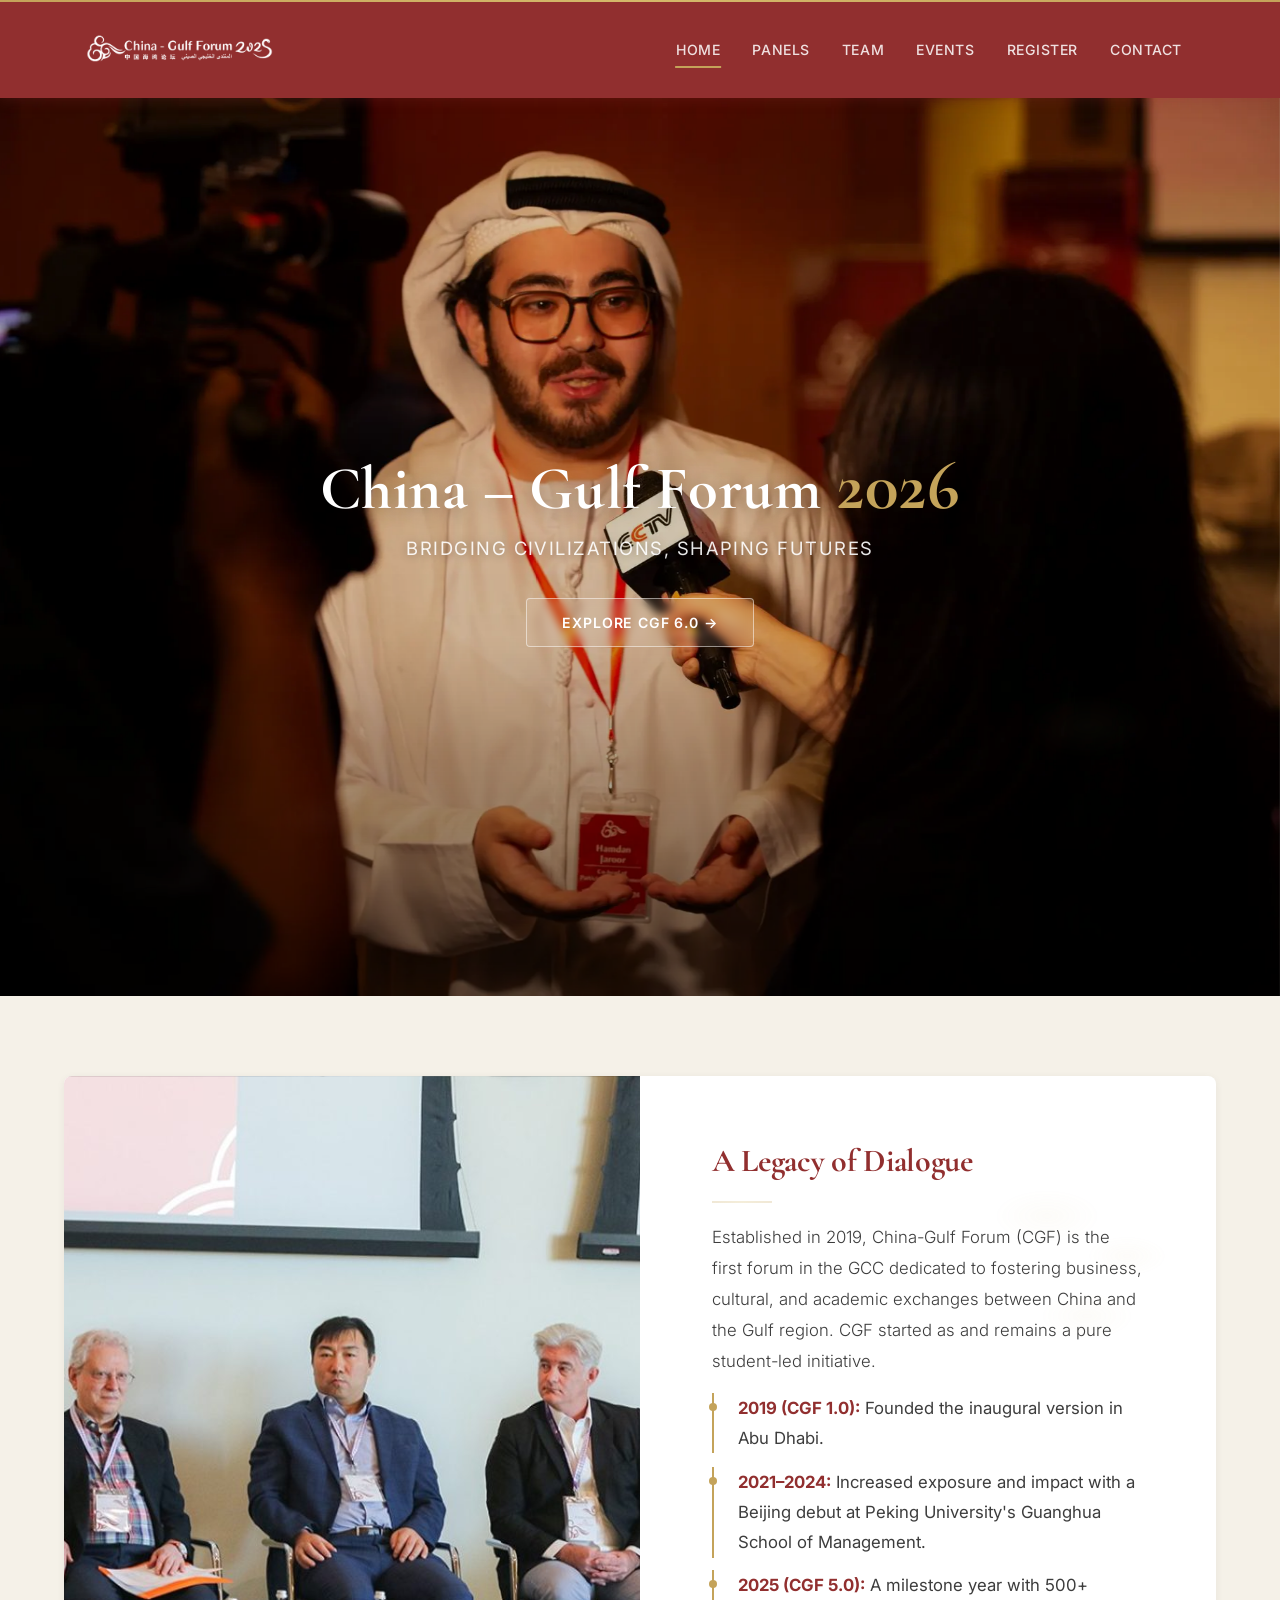
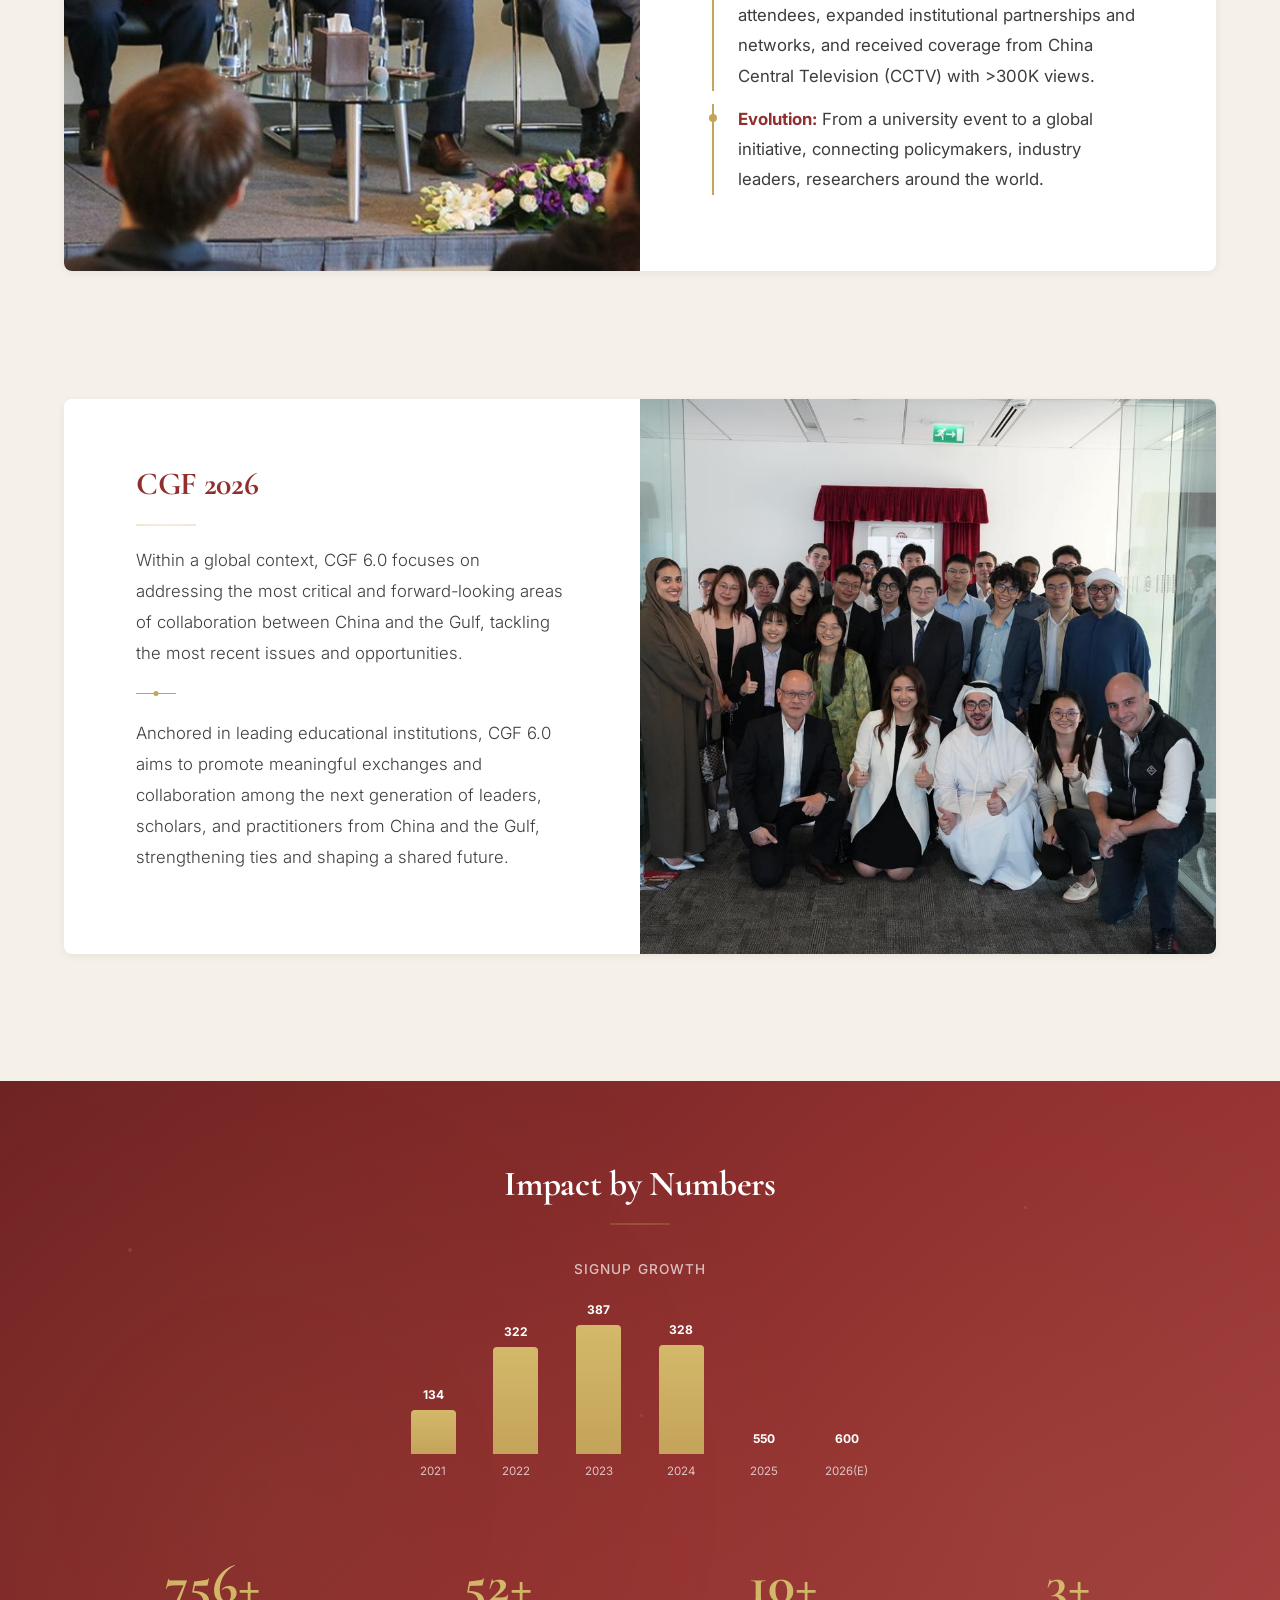
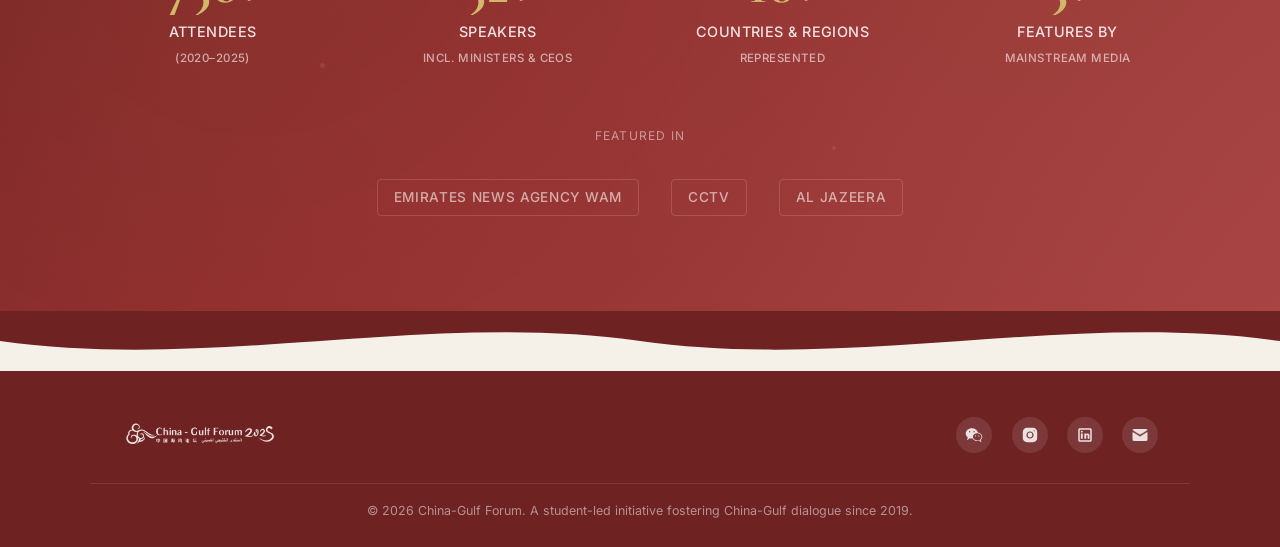
==== commit 0d24d86e: "Interactivity & visual polish: scroll progress, hero animations, card stagger, panel accordion, page" ====
--- a/index.html
+++ b/index.html
@@ -21,6 +21,8 @@
 
     <!-- Gold accent line -->
     <div class="gold-accent-line"></div>
+    <!-- Scroll progress indicator -->
+    <div class="scroll-progress" id="scrollProgress"></div>
 
     <!-- Navigation -->
     <nav class="cgf-navbar navbar navbar-expand-lg">
@@ -82,7 +84,7 @@
         <div class="cgf-showcase">
             <div class="showcase-block" data-animate="fade-up">
                 <div class="row g-0">
-                    <div class="col-lg-6 showcase-img" style="background-image: url('media/photos/events/cgf0.jpg')"></div>
+                    <div class="col-lg-6 showcase-img img-reveal" style="background-image: url('media/photos/events/cgf0.jpg')"></div>
                     <div class="col-lg-6 showcase-text legacy-text-section">
                         <h2>A Legacy of Dialogue</h2>
                         <hr class="gold-divider gold-divider-left">
@@ -115,7 +117,7 @@
         <div class="cgf-showcase">
             <div class="showcase-block" data-animate="fade-up">
                 <div class="row g-0">
-                    <div class="col-lg-6 order-lg-2 showcase-img cgf2026-parallax-img" style="background-image: url('media/photos/events/cgf2.jpg')"></div>
+                    <div class="col-lg-6 order-lg-2 showcase-img cgf2026-parallax-img img-reveal" style="background-image: url('media/photos/events/cgf2.jpg')"></div>
                     <div class="col-lg-6 order-lg-1 showcase-text">
                         <h2>CGF 2026</h2>
                         <hr class="gold-divider gold-divider-left">
@@ -148,32 +150,32 @@
                 <p style="color: rgba(255,255,255,0.7); font-size: 0.85rem; text-transform: uppercase; letter-spacing: 0.08em; font-weight: 500;">Signup Growth</p>
             </div>
             <div class="growth-chart">
-                <div class="growth-bar count-up">
+                <div class="growth-bar count-up" data-tooltip="134 signups — 2021">
                     <span class="bar-value">134</span>
                     <div class="bar" data-height="44px" style="height: 0;"></div>
                     <span class="bar-year">2021</span>
                 </div>
-                <div class="growth-bar count-up">
+                <div class="growth-bar count-up" data-tooltip="322 signups — 2022">
                     <span class="bar-value">322</span>
                     <div class="bar" data-height="107px" style="height: 0;"></div>
                     <span class="bar-year">2022</span>
                 </div>
-                <div class="growth-bar count-up">
+                <div class="growth-bar count-up" data-tooltip="387 signups — 2023">
                     <span class="bar-value">387</span>
                     <div class="bar" data-height="129px" style="height: 0;"></div>
                     <span class="bar-year">2023</span>
                 </div>
-                <div class="growth-bar count-up">
+                <div class="growth-bar count-up" data-tooltip="328 signups — 2024">
                     <span class="bar-value">328</span>
                     <div class="bar" data-height="109px" style="height: 0;"></div>
                     <span class="bar-year">2024</span>
                 </div>
-                <div class="growth-bar count-up">
+                <div class="growth-bar count-up" data-tooltip="550 signups — 2025">
                     <span class="bar-value">550</span>
                     <div class="bar" data-height="165px" style="height: 0;"></div>
                     <span class="bar-year">2025</span>
                 </div>
-                <div class="growth-bar count-up">
+                <div class="growth-bar count-up" data-tooltip="600 signups (est.) — 2026">
                     <span class="bar-value">600</span>
                     <div class="bar" data-height="180px" style="height: 0;"></div>
                     <span class="bar-year">2026(E)</span>
--- a/css/cgf2026.css
+++ b/css/cgf2026.css
@@ -1626,3 +1626,289 @@
     opacity: 1;
   }
 }
+
+/* ========================================
+   UPGRADE 1: SCROLL PROGRESS INDICATOR
+   ======================================== */
+.scroll-progress {
+  position: fixed;
+  top: 2px;
+  left: 0;
+  height: 2px;
+  background: linear-gradient(90deg, var(--gold), var(--gold-light));
+  width: 0%;
+  z-index: 1061;
+  transition: width 0.1s linear;
+  pointer-events: none;
+}
+
+/* ========================================
+   UPGRADE 2: HERO TEXT ENTRANCE ANIMATION
+   ======================================== */
+.hero-content .hero-title,
+.hero-content .hero-tagline,
+.hero-content .hero-cta {
+  opacity: 0;
+  transform: translateY(20px);
+}
+
+.hero-content.hero-revealed .hero-title {
+  animation: heroFadeIn 0.8s ease forwards 0.3s;
+}
+.hero-content.hero-revealed .hero-tagline {
+  animation: heroFadeIn 0.8s ease forwards 0.6s;
+}
+.hero-content.hero-revealed .hero-cta {
+  animation: heroFadeIn 0.8s ease forwards 0.9s;
+}
+
+@keyframes heroFadeIn {
+  to { opacity: 1; transform: translateY(0); }
+}
+
+/* ========================================
+   UPGRADE 4: SMOOTH IMAGE REVEAL ON SCROLL
+   ======================================== */
+.img-reveal {
+  position: relative;
+  overflow: hidden;
+}
+.img-reveal::after {
+  content: '';
+  position: absolute;
+  inset: 0;
+  background: var(--cream-light);
+  transform: scaleX(1);
+  transform-origin: right;
+  transition: transform 0.8s cubic-bezier(0.77, 0, 0.175, 1);
+  z-index: 2;
+}
+.img-reveal.revealed::after {
+  transform: scaleX(0);
+}
+
+/* ========================================
+   UPGRADE 5: PANEL CARD ACCORDION
+   ======================================== */
+.panel-accordion-trigger {
+  display: flex;
+  align-items: center;
+  justify-content: space-between;
+  width: 100%;
+  background: none;
+  border: none;
+  border-bottom: 1px solid var(--cream-dark);
+  padding: 0.6rem 0;
+  cursor: pointer;
+  font-family: 'Inter', sans-serif;
+  font-size: 0.82rem;
+  font-weight: 600;
+  text-transform: uppercase;
+  letter-spacing: 0.08em;
+  color: var(--navy);
+  transition: color var(--transition);
+}
+
+.panel-accordion-trigger:hover {
+  color: var(--gold);
+}
+
+.panel-accordion-trigger svg {
+  width: 16px;
+  height: 16px;
+  transition: transform 0.3s ease;
+  flex-shrink: 0;
+}
+
+.panel-accordion.open .panel-accordion-trigger svg {
+  transform: rotate(180deg);
+}
+
+.panel-accordion-content {
+  max-height: 0;
+  overflow: hidden;
+  transition: max-height 0.5s cubic-bezier(0.4, 0, 0.2, 1);
+}
+
+.panel-accordion.open .panel-accordion-content {
+  max-height: 600px;
+}
+
+/* ========================================
+   UPGRADE 6: TEAM CARD STAGGERED ENTRANCE
+   ======================================== */
+.team-card {
+  opacity: 0;
+  transform: translateY(20px);
+  transition: opacity 0.5s ease, transform 0.5s ease, box-shadow var(--transition);
+}
+
+.team-card.card-visible {
+  opacity: 1;
+  transform: translateY(0);
+}
+
+.team-card:hover {
+  box-shadow: var(--shadow-lg);
+  transform: translateY(-4px);
+}
+
+/* ========================================
+   UPGRADE 7: GROWTH BAR TOOLTIPS
+   ======================================== */
+.growth-bar {
+  position: relative;
+}
+
+.growth-bar::after {
+  content: attr(data-tooltip);
+  position: absolute;
+  top: -32px;
+  left: 50%;
+  transform: translateX(-50%) translateY(5px);
+  background: var(--ink);
+  color: var(--white);
+  font-size: 0.72rem;
+  padding: 0.25rem 0.6rem;
+  border-radius: 4px;
+  white-space: nowrap;
+  opacity: 0;
+  pointer-events: none;
+  transition: opacity 0.2s ease, transform 0.2s ease;
+  z-index: 10;
+}
+
+.growth-bar:hover::after {
+  opacity: 1;
+  transform: translateX(-50%) translateY(0);
+}
+
+/* ========================================
+   UPGRADE 8: CONTACT FORM FLOATING LABELS
+   ======================================== */
+.form-group-float {
+  position: relative;
+  margin-bottom: 1.5rem;
+}
+
+.form-group-float input,
+.form-group-float textarea {
+  width: 100%;
+  padding: 1.2rem 1rem 0.5rem;
+  border: 1px solid var(--cream-dark);
+  border-radius: var(--radius-sm);
+  font-family: 'Inter', sans-serif;
+  font-size: 0.95rem;
+  background: var(--cream-light);
+  transition: border-color var(--transition);
+  outline: none;
+  margin-bottom: 0;
+}
+
+.form-group-float label {
+  position: absolute;
+  left: 1rem;
+  top: 0.85rem;
+  font-family: 'Inter', sans-serif;
+  font-size: 0.95rem;
+  font-weight: 400;
+  color: var(--text-muted);
+  pointer-events: none;
+  transition: all 0.2s ease;
+  display: block;
+  margin-bottom: 0;
+}
+
+.form-group-float input:focus ~ label,
+.form-group-float input:not(:placeholder-shown) ~ label,
+.form-group-float textarea:focus ~ label,
+.form-group-float textarea:not(:placeholder-shown) ~ label {
+  top: 0.25rem;
+  font-size: 0.72rem;
+  font-weight: 600;
+  color: var(--gold);
+  letter-spacing: 0.04em;
+  text-transform: uppercase;
+}
+
+/* Gold underline expand from center */
+.form-group-float::after {
+  content: '';
+  position: absolute;
+  bottom: 0;
+  left: 50%;
+  width: 0;
+  height: 2px;
+  background: linear-gradient(90deg, var(--gold), var(--gold-light));
+  transition: width 0.3s ease, left 0.3s ease;
+}
+
+.form-group-float:focus-within::after {
+  width: 100%;
+  left: 0;
+}
+
+.form-group-float input:focus,
+.form-group-float textarea:focus {
+  border-color: var(--gold);
+  box-shadow: none;
+}
+
+/* ========================================
+   UPGRADE 9: PANEL CARD HOVER BORDER TRANSITION
+   ======================================== */
+.panel-card {
+  transition: all var(--transition), border-color 0.4s ease;
+}
+
+.panel-card:hover {
+  border-left-color: var(--gold);
+}
+
+/* ========================================
+   UPGRADE 10: FOOTER SOCIAL ICON HOVER GLOW
+   ======================================== */
+.cgf-footer .footer-social a:hover {
+  background: rgba(196, 163, 90, 0.25);
+  box-shadow: 0 0 16px rgba(196, 163, 90, 0.2);
+  transform: translateY(-3px);
+}
+
+/* Footer social tooltip */
+.cgf-footer .footer-social a {
+  position: relative;
+}
+
+.cgf-footer .footer-social a::after {
+  content: attr(title);
+  position: absolute;
+  bottom: calc(100% + 8px);
+  left: 50%;
+  transform: translateX(-50%) translateY(5px);
+  background: var(--ink);
+  color: var(--white);
+  font-family: 'Inter', sans-serif;
+  font-size: 0.68rem;
+  padding: 0.2rem 0.5rem;
+  border-radius: 3px;
+  white-space: nowrap;
+  opacity: 0;
+  pointer-events: none;
+  transition: opacity 0.2s ease, transform 0.2s ease;
+}
+
+.cgf-footer .footer-social a:hover::after {
+  opacity: 1;
+  transform: translateX(-50%) translateY(0);
+}
+
+/* ========================================
+   UPGRADE 11: SMOOTH PAGE TRANSITION
+   ======================================== */
+body {
+  transition: opacity 0.3s ease;
+}
+
+body.page-exit {
+  opacity: 0;
+}
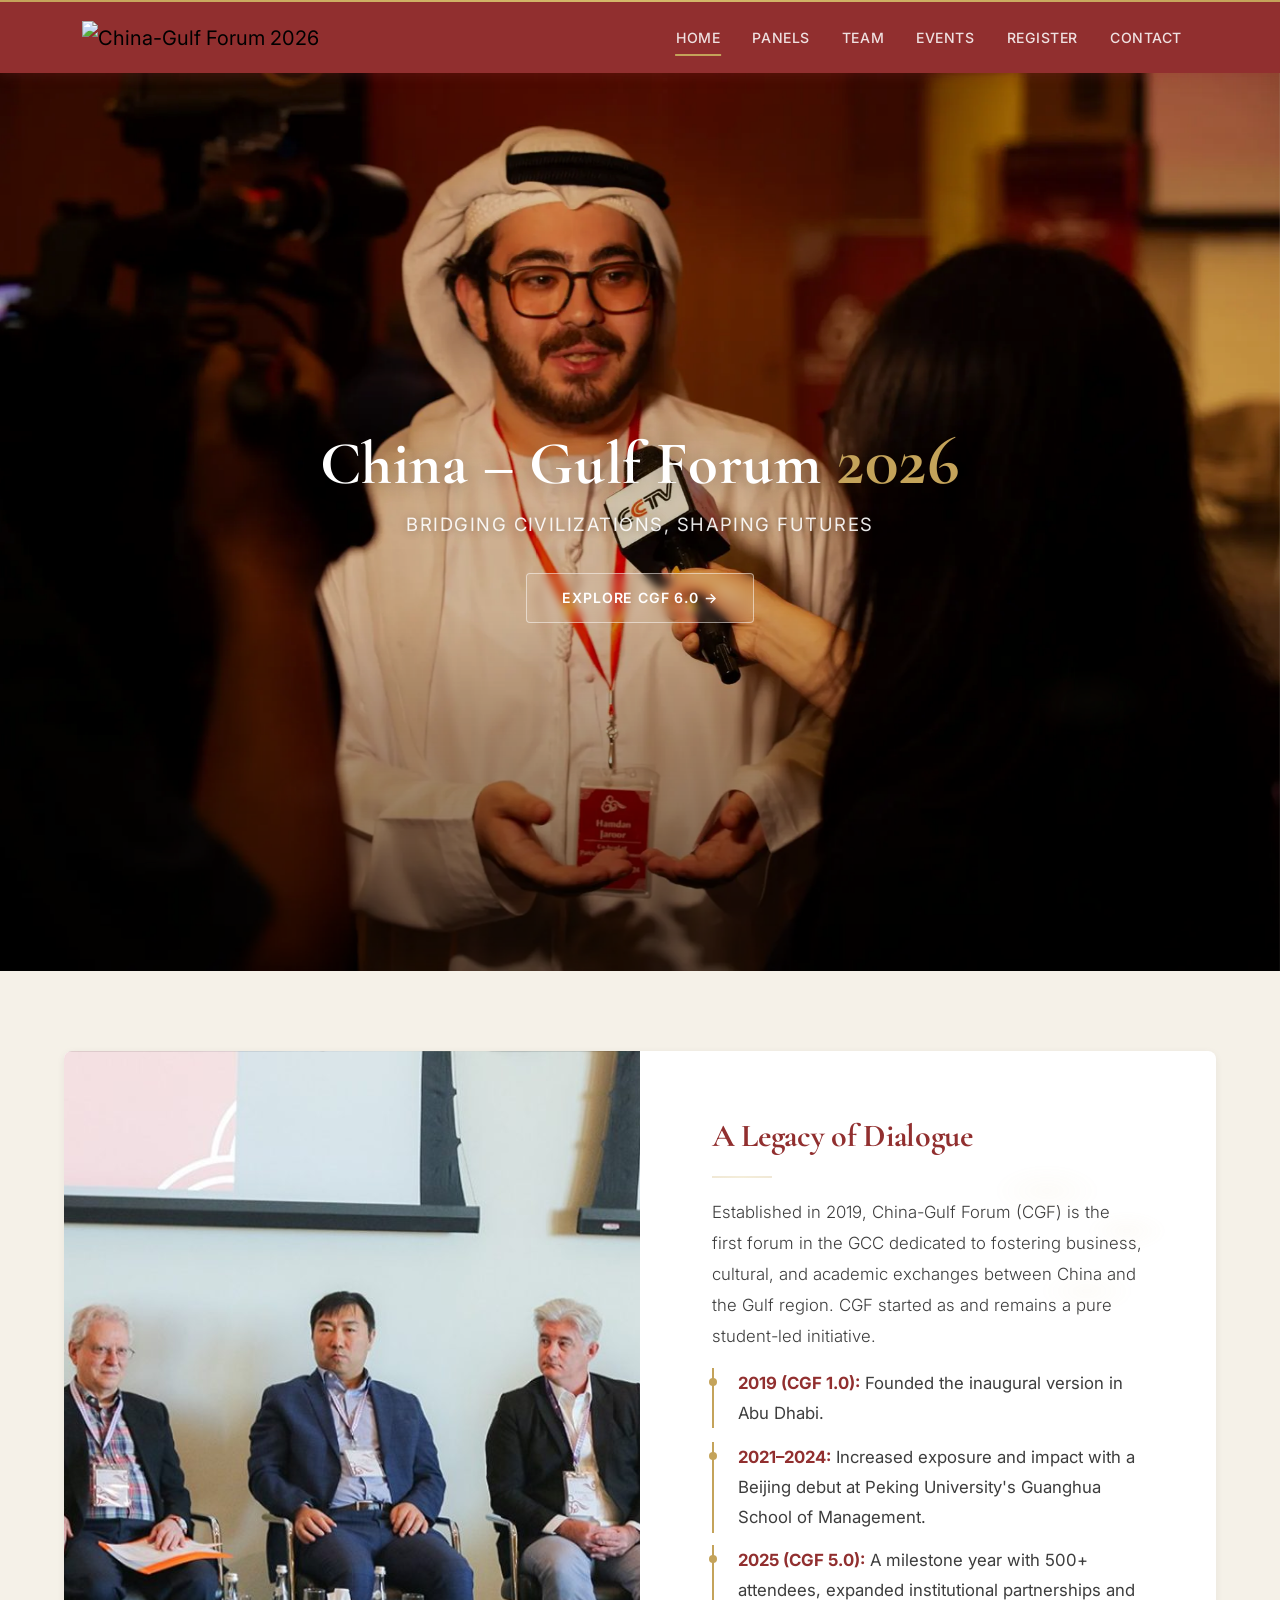
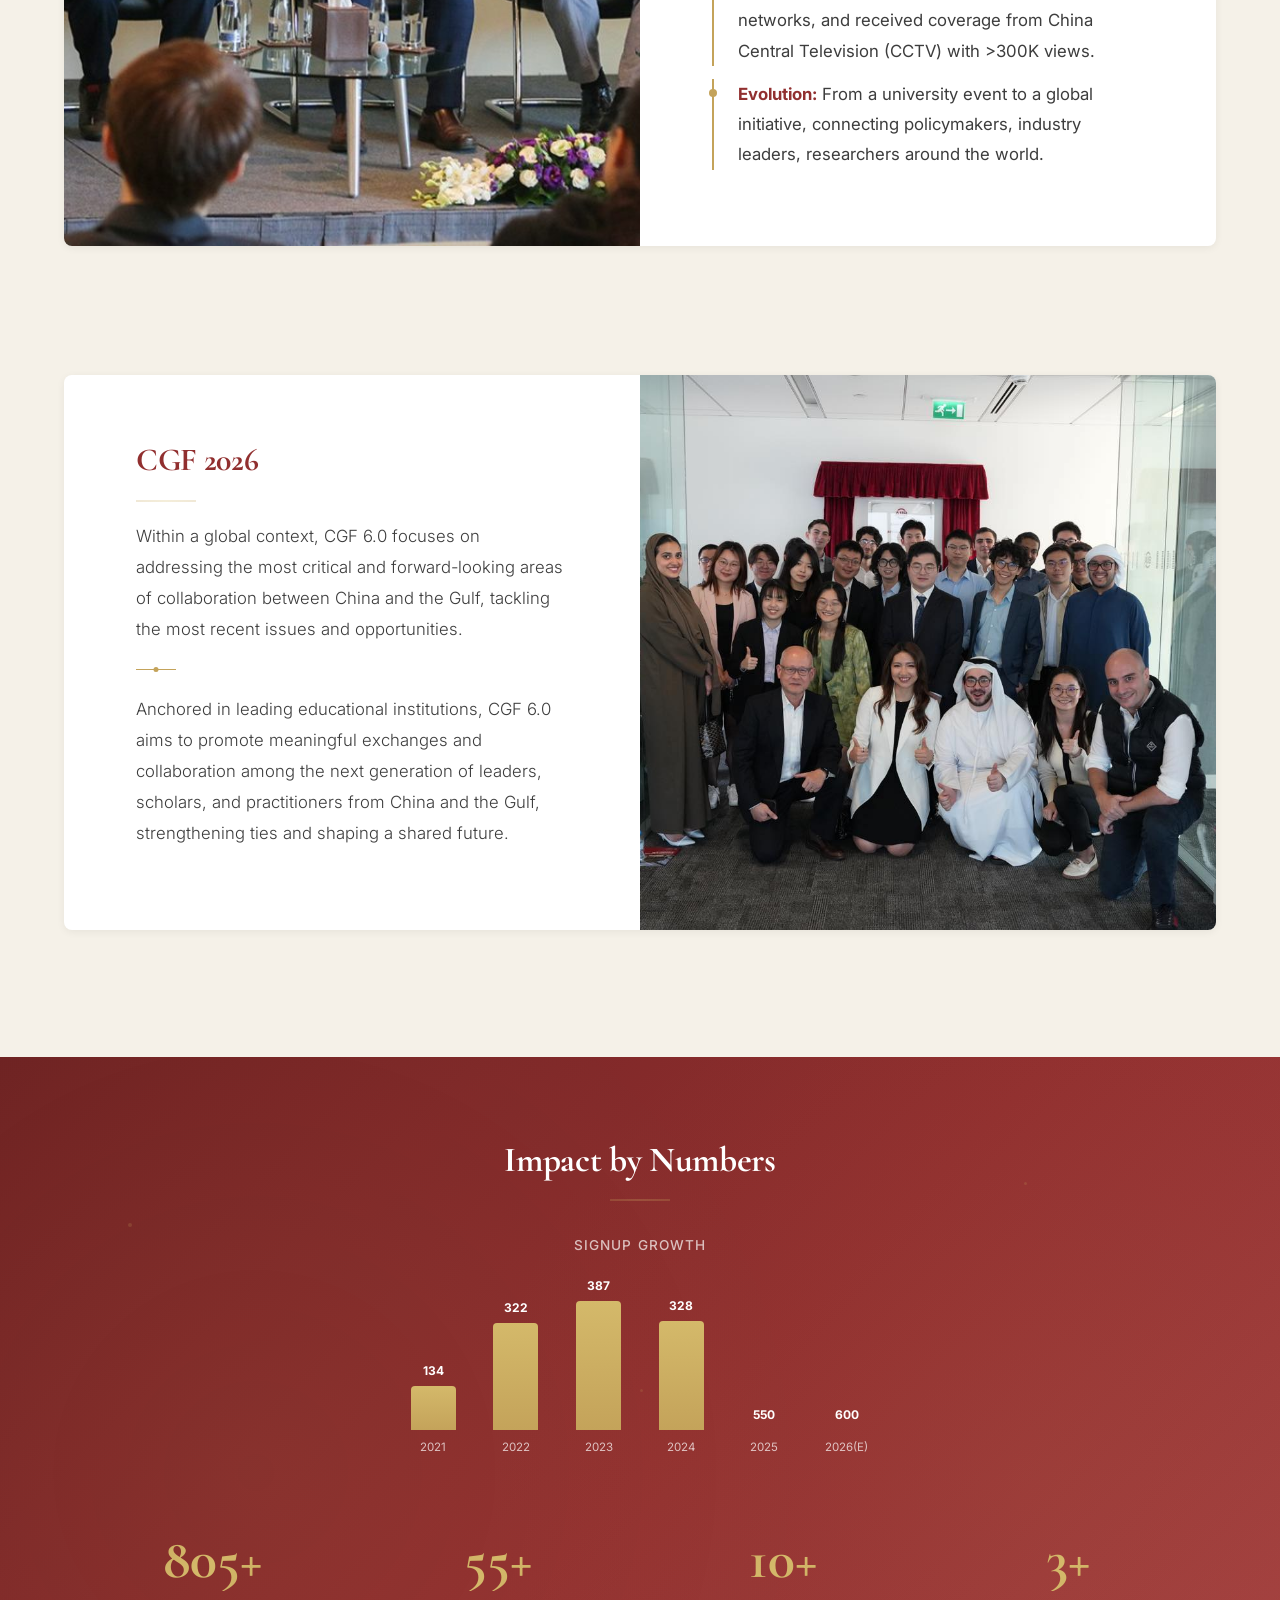
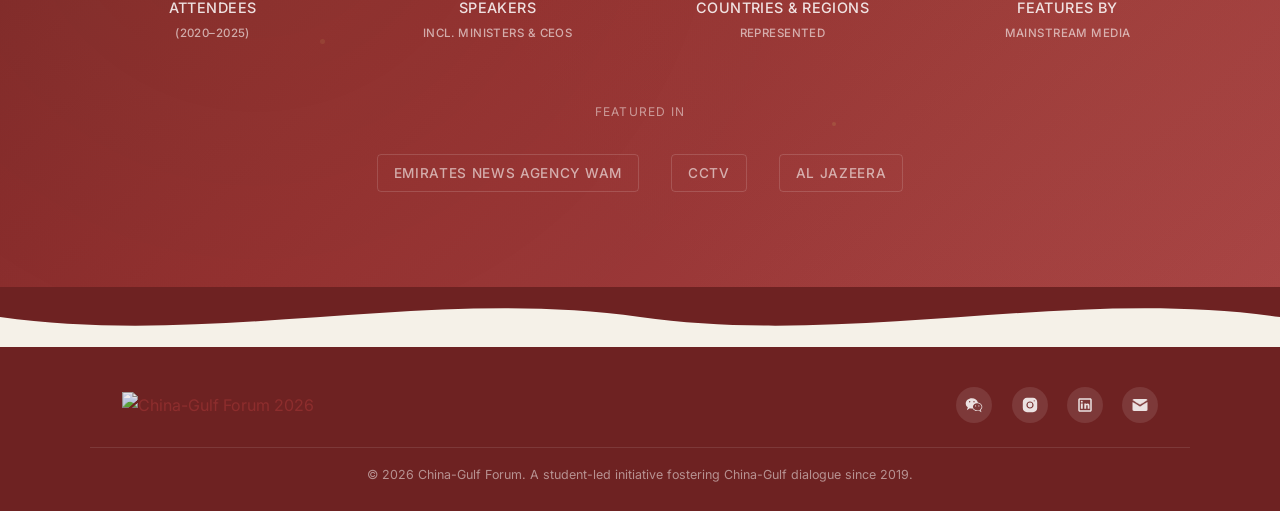
==== commit cb30c40b: "Update logo to 2026, add Sovereign AI event, new registration link, team page year tabs with 2026 ro" ====
--- a/index.html
+++ b/index.html
@@ -28,7 +28,7 @@
     <nav class="cgf-navbar navbar navbar-expand-lg">
         <div class="container">
             <a class="navbar-brand" href="index.html">
-                <img src="media/logo/CGF2025logo.png" alt="China-Gulf Forum 2026" style="height: 3em; width: auto;">
+                <img src="media/logo/CGF2026logo.png" alt="China-Gulf Forum 2026" style="height: 3em; width: auto;">
             </a>
             <button class="navbar-toggler" type="button" data-bs-toggle="collapse" data-bs-target="#cgfNav" aria-controls="cgfNav" aria-expanded="false" aria-label="Toggle navigation">
                 <span class="navbar-toggler-icon"></span>
@@ -39,7 +39,7 @@
                     <li class="nav-item"><a class="nav-link" href="panel.html">Panels</a></li>
                     <li class="nav-item"><a class="nav-link" href="partners.html">Team</a></li>
                     <li class="nav-item"><a class="nav-link" href="about.html">Events</a></li>
-                    <li class="nav-item"><a class="nav-link" href="https://nyuad.nyu.edu/en/events/2024/april/china-gulf-forum-2024.html">Register</a></li>
+                    <li class="nav-item"><a class="nav-link" href="https://forms.gle/585DhxVJJm5SHbv1A" target="_blank">Register</a></li>
                     <li class="nav-item"><a class="nav-link" href="contact.html">Contact</a></li>
                 </ul>
             </div>
@@ -233,7 +233,7 @@
     <footer class="cgf-footer">
         <div class="footer-inner">
             <a href="index.html" class="footer-brand">
-                <img src="media/logo/CGF2025logo.png" alt="China-Gulf Forum 2026" style="height: 3em; width: auto;">
+                <img src="media/logo/CGF2026logo.png" alt="China-Gulf Forum 2026" style="height: 3em; width: auto;">
             </a>
             <div class="footer-social">
                 <a href="https://mp.weixin.qq.com/mp/profile_ext?action=home&__biz=Mzk0NDE5NTkwMQ==&scene=124#wechat_redirect" target="_blank" title="WeChat"><img src="media/icons/wechat.svg" alt="WeChat"></a>
--- a/css/cgf2026.css
+++ b/css/cgf2026.css
@@ -1912,3 +1912,34 @@
 body.page-exit {
   opacity: 0;
 }
+
+/* ========================================
+   TEAM YEAR TABS
+   ======================================== */
+.team-year-tabs {
+    padding: 1.5rem 0 0.5rem;
+    background: var(--cream-light);
+}
+.team-year-tabs .nav-pills {
+    gap: 0.75rem;
+}
+.team-year-tabs .nav-link {
+    font-family: 'Cormorant Garamond', serif;
+    font-size: 1.1rem;
+    font-weight: 600;
+    color: var(--navy);
+    background: transparent;
+    border: 1.5px solid var(--navy);
+    border-radius: 2rem;
+    padding: 0.5rem 1.8rem;
+    transition: all 0.3s ease;
+    letter-spacing: 0.03em;
+}
+.team-year-tabs .nav-link:hover {
+    background: rgba(0, 51, 102, 0.08);
+}
+.team-year-tabs .nav-link.active {
+    background: var(--navy);
+    color: var(--white);
+    border-color: var(--navy);
+}
